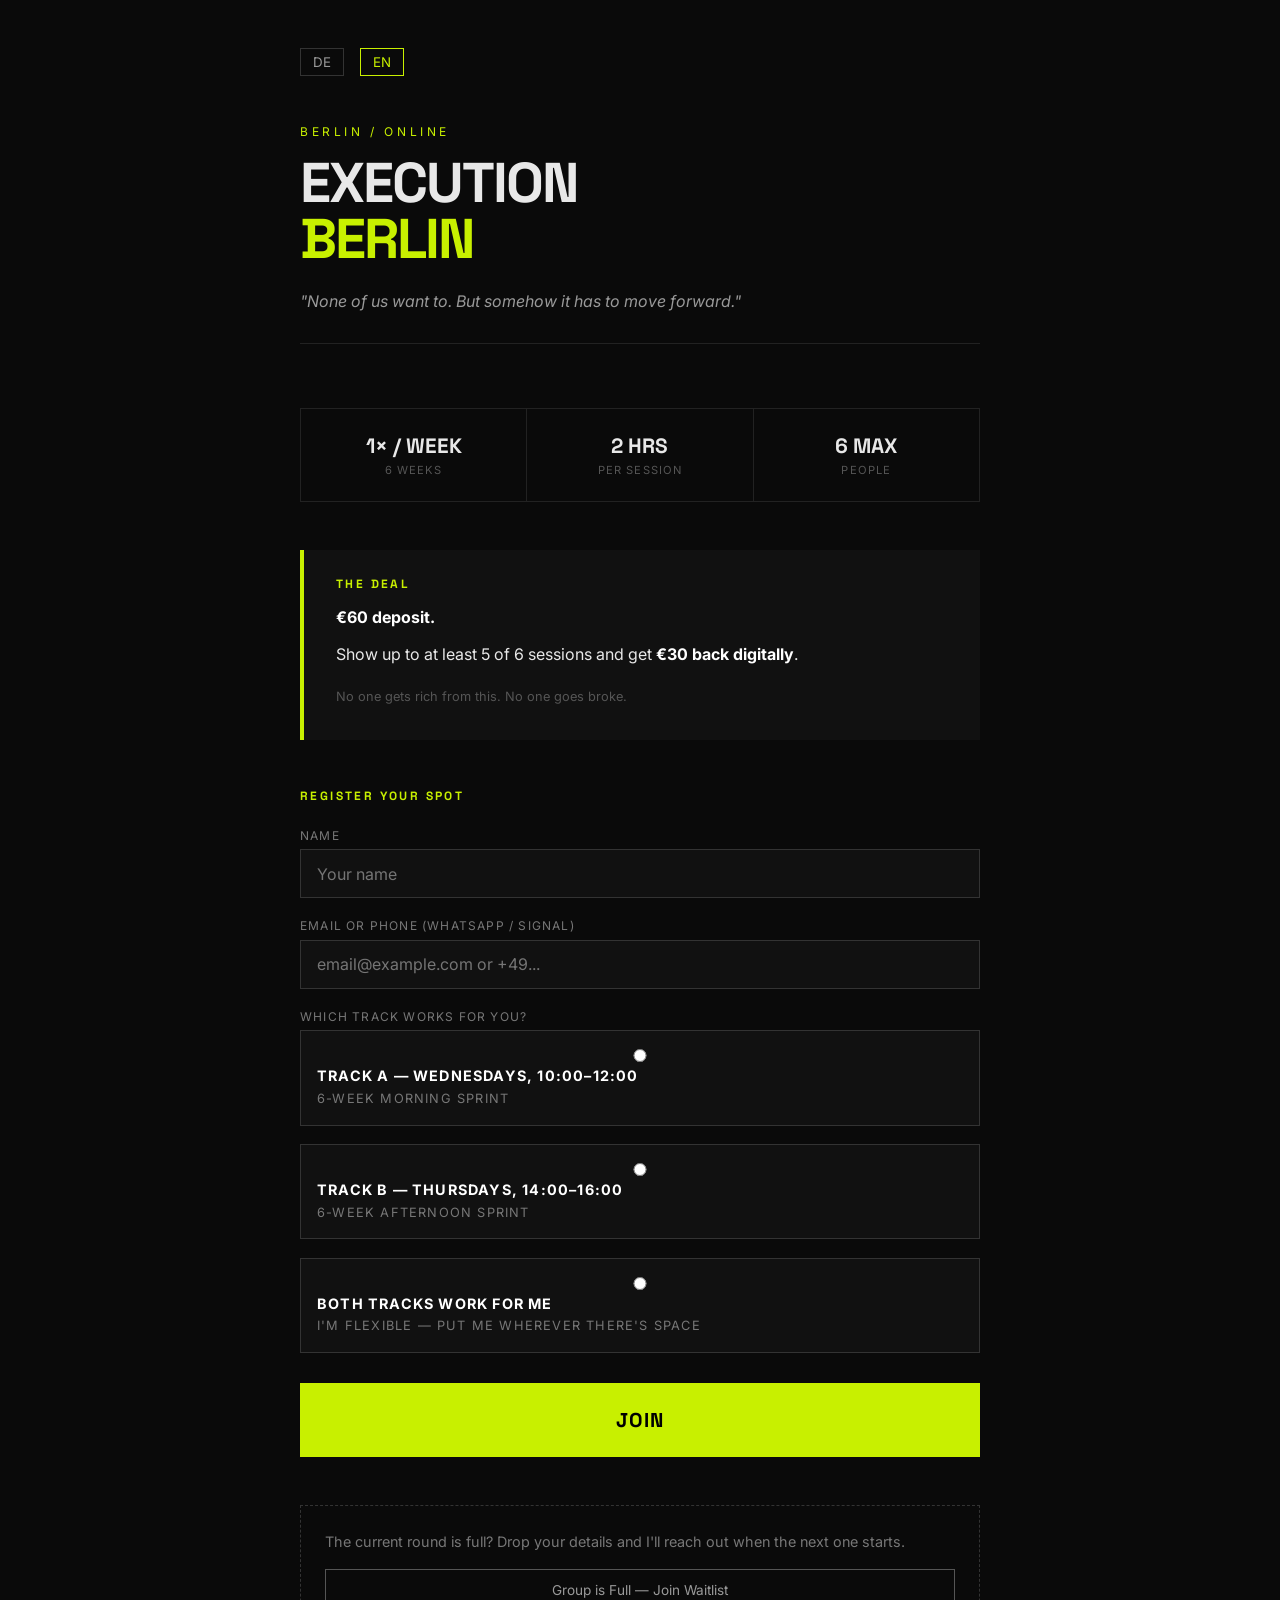
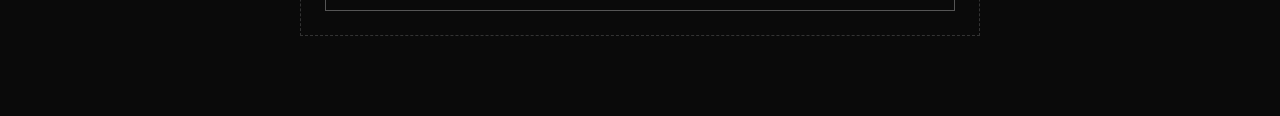
==== index.html @ 14c110a2 "Add bilingual contact form with track selection and waitlist" ====
<!DOCTYPE html>
<html lang="de">

<head>
    <meta charset="UTF-8">
    <meta name="viewport" content="width=device-width, initial-scale=1.0">
    <title>EXECUTION BERLIN | Work Session Collective</title>
    <meta name="description"
        content="6 weeks of focused work. Once a week. €60 in, €30 back if you show up. Berlin / Online.">
    <link rel="stylesheet" href="style.css">
    <link rel="preconnect" href="https://fonts.googleapis.com">
    <link rel="preconnect" href="https://fonts.gstatic.com" crossorigin>
    <link
        href="https://fonts.googleapis.com/css2?family=Space+Grotesk:wght@700;900&family=Inter:wght@400;700&display=swap"
        rel="stylesheet">
    <style>
        .form-section {
            margin-bottom: 3rem;
        }

        .form-section h3 {
            font-family: 'Space Grotesk', sans-serif;
            font-size: 0.75rem;
            letter-spacing: 0.2em;
            text-transform: uppercase;
            color: #c8f000;
            margin-bottom: 1.5rem;
        }

        .form-group {
            margin-bottom: 1.25rem;
        }

        .form-group label {
            display: block;
            font-size: 0.75rem;
            text-transform: uppercase;
            letter-spacing: 0.1em;
            color: #777;
            margin-bottom: 0.4rem;
        }

        .form-group input {
            width: 100%;
            background: #111;
            border: 1px solid #333;
            color: #e8e8e8;
            padding: 0.85rem 1rem;
            font-family: 'Inter', sans-serif;
            font-size: 1rem;
            outline: none;
            transition: border-color 0.2s;
        }

        .form-group input:focus {
            border-color: #c8f000;
        }

        .track-options {
            display: flex;
            flex-direction: column;
            gap: 0.75rem;
        }

        .track-option {
            display: flex;
            align-items: flex-start;
            gap: 0.75rem;
            background: #111;
            border: 1px solid #333;
            padding: 1rem;
            cursor: pointer;
            transition: border-color 0.2s;
        }

        .track-option:hover {
            border-color: #555;
        }

        .track-option input[type="radio"] {
            margin-top: 2px;
            accent-color: #c8f000;
            flex-shrink: 0;
        }

        .track-option.selected {
            border-color: #c8f000;
        }

        .track-label {
            font-size: 0.9rem;
            line-height: 1.5;
        }

        .track-label strong {
            display: block;
            color: #fff;
        }

        .track-label span {
            color: #777;
            font-size: 0.8rem;
        }

        .waitlist-block {
            border: 1px dashed #333;
            padding: 1.5rem;
            margin-bottom: 2rem;
            background: #0a0a0a;
        }

        .waitlist-block p {
            color: #777;
            font-size: 0.9rem;
            line-height: 1.6;
            margin-bottom: 1rem;
        }

        .waitlist-btn {
            background: transparent;
            border: 1px solid #555;
            color: #999;
            padding: 0.75rem 1.5rem;
            font-family: 'Inter', sans-serif;
            font-size: 0.85rem;
            cursor: pointer;
            width: 100%;
            transition: all 0.2s;
        }

        .waitlist-btn:hover {
            border-color: #c8f000;
            color: #c8f000;
        }

        #submit-error {
            display: none;
            color: #ff6b6b;
            font-size: 0.8rem;
            margin-top: 0.5rem;
        }
    </style>
</head>

<body>

    <main>
        <div class="header">
            <div class="lang-toggle">
                <button class="lang-btn active" id="btn-de" onclick="setLang('de')">DE</button>
                <button class="lang-btn" id="btn-en" onclick="setLang('en')">EN</button>
            </div>
            <p class="eyebrow">Berlin / Online</p>
            <h1 class="title">EXECUTION<br><em>BERLIN</em></h1>
            <p class="slogan" id="slogan">"None of us want to. But somehow it has to move forward."</p>
        </div>

        <section class="stats">
            <div class="stat-item">
                <span class="stat-value">1× / WEEK</span>
                <span class="stat-label" id="label-weeks">6 Weeks</span>
            </div>
            <div class="stat-item">
                <span class="stat-value">2 HRS</span>
                <span class="stat-label" id="label-session">Per Session</span>
            </div>
            <div class="stat-item">
                <span class="stat-value">6 MAX</span>
                <span class="stat-label" id="label-people">People</span>
            </div>
        </section>

        <section class="rule-block">
            <p class="rule-title" id="deal-label">THE DEAL</p>
            <div id="deal-text-de" style="display:none;">
                <p><strong>60€ Pfand-Einsatz-Mischung.</strong></p>
                <p>Erscheine zu mindestens 5 von 6 Terminen und du bekommst <strong>30€ digital auf die Kralle</strong>
                    zurück.</p>
                <p class="fine-print">Wird keiner reich von, keiner arm..</p>
            </div>
            <div id="deal-text-en">
                <p><strong>€60 deposit.</strong></p>
                <p>Show up to at least 5 of 6 sessions and get <strong>€30 back digitally</strong>.</p>
                <p class="fine-print">No one gets rich from this. No one goes broke.</p>
            </div>
        </section>

        <!-- REGISTRATION FORM -->
        <section class="form-section">
            <h3 id="form-title">Register Your Spot</h3>
            <form id="reg-form" onsubmit="handleSubmit(event)">
                <div class="form-group">
                    <label for="name" id="label-name">Name</label>
                    <input type="text" id="name" name="name" placeholder="Your name" required>
                </div>
                <div class="form-group">
                    <label for="contact" id="label-contact">Email or Phone (WhatsApp / Signal)</label>
                    <input type="text" id="contact" name="contact" placeholder="email@example.com or +49..." required>
                </div>
                <div class="form-group">
                    <label id="label-track">Which track works for you?</label>
                    <div class="track-options">
                        <label class="track-option" id="track-a-wrap">
                            <input type="radio" name="track" value="A" required>
                            <div class="track-label">
                                <strong id="track-a-title">Track A — Wednesdays, 10:00–12:00</strong>
                                <span id="track-a-sub">6-Week Morning Sprint</span>
                            </div>
                        </label>
                        <label class="track-option" id="track-b-wrap">
                            <input type="radio" name="track" value="B">
                            <div class="track-label">
                                <strong id="track-b-title">Track B — Thursdays, 14:00–16:00</strong>
                                <span id="track-b-sub">6-Week Afternoon Sprint</span>
                            </div>
                        </label>
                        <label class="track-option" id="track-c-wrap">
                            <input type="radio" name="track" value="C">
                            <div class="track-label">
                                <strong id="track-c-title">Both tracks work for me</strong>
                                <span id="track-c-sub">I'm flexible — put me wherever there's space</span>
                            </div>
                        </label>
                    </div>
                </div>
                <p id="submit-error">Please fill in all fields.</p>
                <button type="submit" class="cta" id="cta-btn" style="margin-top:1.5rem;">Join</button>
            </form>
        </section>

        <!-- WAITLIST BLOCK -->
        <section class="waitlist-block">
            <p id="waitlist-text">The current round is full? Drop your details and I'll reach out when the next one
                starts.</p>
            <button class="waitlist-btn" id="waitlist-btn" onclick="handleWaitlist()">Group is Full — Join
                Waitlist</button>
        </section>

    </main>

    <!-- CONFIRMATION MODAL -->
    <div id="modal-overlay">
        <div id="modal-content">
            <button class="close-btn" onclick="closeModal()">✕</button>
            <div id="registration-text"></div>
        </div>
    </div>

    <script>
        let currentLang = 'en';

        // Track selection highlight
        document.querySelectorAll('.track-option input[type="radio"]').forEach(radio => {
            radio.addEventListener('change', () => {
                document.querySelectorAll('.track-option').forEach(el => el.classList.remove('selected'));
                radio.closest('.track-option').classList.add('selected');
            });
        });

        const copy = {
            en: {
                slogan: '"None of us want to. But somehow it has to move forward."',
                labelWeeks: '6 Weeks', labelSession: 'Per Session', labelPeople: 'People',
                dealLabel: 'THE DEAL', ctaBtn: 'Join',
                formTitle: 'Register Your Spot',
                labelName: 'Name', labelContact: 'Email or Phone (WhatsApp / Signal)',
                labelTrack: 'Which track works for you?',
                trackATitle: 'Track A — Wednesdays, 10:00–12:00', trackASub: '6-Week Morning Sprint',
                trackBTitle: 'Track B — Thursdays, 14:00–16:00', trackBSub: '6-Week Afternoon Sprint',
                trackCTitle: 'Both tracks work for me', trackCSub: "I'm flexible — put me wherever there's space",
                waitlistText: "The current round is full? Drop your details and I'll reach out when the next one starts.",
                waitlistBtn: 'Group is Full — Join Waitlist',
                ordinals: ['1st', '2nd', '3rd', '4th', '5th'],
                trackNames: { A: 'Track A (Wed, 10–12)', B: 'Track B (Thu, 14–16)', C: 'Both tracks' },
                msg: (name, track, n) => `
                    <h2>You're in.</h2>
                    <p>Hey <strong>${name}</strong> — you're the <strong>${copy.en.ordinals[n - 1]} participant</strong>.</p>
                    <p>Preference noted: <strong>${copy.en.trackNames[track]}</strong>.</p>
                    <p style="margin-top:1rem">Once the group is full (max 6), I'll contact you with:</p>
                    <ul>
                        <li>Confirmed start date & weekday</li>
                        <li>Payment details (€60 deposit — Wise)</li>
                        <li>Session login / location</li>
                    </ul>
                    <p style="margin-top:1rem">Stay loose.</p>`,
                msgFull: (name, track) => `
                    <h2>Group is full.</h2>
                    <p>Hey <strong>${name}</strong> — you're the <strong>6th and final participant</strong>. We're starting soon.</p>
                    <p>Preference noted: <strong>${copy.en.trackNames[track]}</strong>.</p>
                    <p style="margin-top:1rem">You'll receive shortly:</p>
                    <ul>
                        <li>Confirmed start date & weekday</li>
                        <li>Payment details (€60 deposit — Wise)</li>
                        <li>Session login / location</li>
                    </ul>
                    <p style="margin-top:1rem">I'll message everyone to lock in the start.</p>`,
                waitlistMsg: (name) => `
                    <h2>Waitlisted.</h2>
                    <p>Got it, <strong>${name}</strong>. I'll reach out as soon as a new round is confirmed.</p>`
            },
            de: {
                slogan: '„Wollen wir alle nicht, aber irgendwie muss es ja weitergehen."',
                labelWeeks: '6 Wochen', labelSession: 'Pro Session', labelPeople: 'Personen',
                dealLabel: 'DER DEAL', ctaBtn: 'Teilnehmen',
                formTitle: 'Platz reservieren',
                labelName: 'Name', labelContact: 'Email oder Telefon (WhatsApp / Signal)',
                labelTrack: 'Welcher Track passt?',
                trackATitle: 'Track A — Mittwoch, 10:00–12:00', trackASub: '6-Wochen Morgensprint',
                trackBTitle: 'Track B — Donnerstag, 14:00–16:00', trackBSub: '6-Wochen Nachmittagssprint',
                trackCTitle: 'Beide Tracks gehen', trackCSub: 'Ich bin flexibel – füll mich ein wo Platz ist',
                waitlistText: 'Diese Runde ist voll? Lass deine Kontaktdaten da und ich melde mich wenn die nächste startet.',
                waitlistBtn: 'Gruppe voll — zur Warteliste',
                ordinals: ['erste', 'zweite', 'dritte', 'vierte', 'fünfte'],
                trackNames: { A: 'Track A (Mi, 10–12)', B: 'Track B (Do, 14–16)', C: 'Beide Tracks' },
                msg: (name, track, n) => `
                    <h2>Du bist dabei.</h2>
                    <p>Hey <strong>${name}</strong> — du bist die/der <strong>${copy.de.ordinals[n - 1]} Teilnehmende</strong>.</p>
                    <p>Präferenz notiert: <strong>${copy.de.trackNames[track]}</strong>.</p>
                    <p style="margin-top:1rem">Sobald die Gruppe voll ist (max. 6), melde ich mich mit:</p>
                    <ul>
                        <li>Startermin & Wochentag</li>
                        <li>Bankverbindung (60€ – Wise)</li>
                        <li>Einwahldaten / Adresse</li>
                    </ul>
                    <p style="margin-top:1rem">Bis dann.</p>`,
                msgFull: (name, track) => `
                    <h2>Gruppe ist voll.</h2>
                    <p>Hey <strong>${name}</strong> — du bist die/der <strong>sechste und letzte Teilnehmende</strong>. Wir starten bald.</p>
                    <p>Präferenz notiert: <strong>${copy.de.trackNames[track]}</strong>.</p>
                    <p style="margin-top:1rem">Du bekommst in Kürze:</p>
                    <ul>
                        <li>Startermin & Wochentag</li>
                        <li>Bankverbindung (60€ – Wise)</li>
                        <li>Einwahldaten / Adresse</li>
                    </ul>
                    <p style="margin-top:1rem">Ich melde mich bei allen um den Start zu fixieren.</p>`,
                waitlistMsg: (name) => `
                    <h2>Warteliste.</h2>
                    <p>Alles klar, <strong>${name}</strong>. Ich melde mich sobald eine neue Runde startet.</p>`
            }
        };

        function setLang(lang) {
            currentLang = lang;
            const c = copy[lang];
            document.getElementById('slogan').textContent = c.slogan;
            document.getElementById('label-weeks').textContent = c.labelWeeks;
            document.getElementById('label-session').textContent = c.labelSession;
            document.getElementById('label-people').textContent = c.labelPeople;
            document.getElementById('deal-label').textContent = c.dealLabel;
            document.getElementById('cta-btn').textContent = c.ctaBtn;
            document.getElementById('form-title').textContent = c.formTitle;
            document.getElementById('label-name').textContent = c.labelName;
            document.getElementById('label-contact').textContent = c.labelContact;
            document.getElementById('label-track').textContent = c.labelTrack;
            document.getElementById('track-a-title').textContent = c.trackATitle;
            document.getElementById('track-a-sub').textContent = c.trackASub;
            document.getElementById('track-b-title').textContent = c.trackBTitle;
            document.getElementById('track-b-sub').textContent = c.trackBSub;
            document.getElementById('track-c-title').textContent = c.trackCTitle;
            document.getElementById('track-c-sub').textContent = c.trackCSub;
            document.getElementById('waitlist-text').textContent = c.waitlistText;
            document.getElementById('waitlist-btn').textContent = c.waitlistBtn;
            document.getElementById('deal-text-de').style.display = lang === 'de' ? '' : 'none';
            document.getElementById('deal-text-en').style.display = lang === 'en' ? '' : 'none';
            document.getElementById('btn-de').classList.toggle('active', lang === 'de');
            document.getElementById('btn-en').classList.toggle('active', lang === 'en');
        }

        function handleSubmit(e) {
            e.preventDefault();
            const name = document.getElementById('name').value.trim();
            const contact = document.getElementById('contact').value.trim();
            const track = document.querySelector('input[name="track"]:checked')?.value;
            if (!name || !contact || !track) {
                document.getElementById('submit-error').style.display = 'block';
                return;
            }
            document.getElementById('submit-error').style.display = 'none';

            let count = parseInt(localStorage.getItem('berlin-count') || '0');
            count++;
            if (count > 6) count = 1;
            localStorage.setItem('berlin-count', count);

            const c = copy[currentLang];
            const html = count < 6 ? c.msg(name, track, count) : c.msgFull(name, track);
            document.getElementById('registration-text').innerHTML = html;
            document.getElementById('modal-overlay').style.display = 'flex';

            // Send data via mailto
            const subject = encodeURIComponent(`[Execution Berlin] New Registration — ${name}`);
            const body = encodeURIComponent(`Name: ${name}\nContact: ${contact}\nTrack: ${track}\nParticipant #: ${count}`);
            window.location.href = `mailto:YOUR_EMAIL_HERE?subject=${subject}&body=${body}`;
        }

        function handleWaitlist() {
            const name = prompt(currentLang === 'de' ? 'Dein Name:' : 'Your name:');
            const contact = prompt(currentLang === 'de' ? 'Email oder Telefon:' : 'Email or phone:');
            if (!name) return;

            const c = copy[currentLang];
            document.getElementById('registration-text').innerHTML = c.waitlistMsg(name);
            document.getElementById('modal-overlay').style.display = 'flex';

            const subject = encodeURIComponent(`[Execution Berlin] Waitlist — ${name}`);
            const body = encodeURIComponent(`Name: ${name}\nContact: ${contact || 'not provided'}\nWAITLIST`);
            window.location.href = `mailto:YOUR_EMAIL_HERE?subject=${subject}&body=${body}`;
        }

        function closeModal() {
            document.getElementById('modal-overlay').style.display = 'none';
        }

        // Start in English
        setLang('en');
    </script>

</body>

</html>
---- style.css ----
:root {
    --bg-color: #0a0a0a;
    --text-color: #e8e8e8;
    --accent-color: #c8f000;
    /* Berlin neon green */
    --border-color: #c8f000;
    --sub-color: #555555;
    --font-heading: 'Space Grotesk', sans-serif;
    --font-body: 'Inter', sans-serif;
}

* {
    margin: 0;
    padding: 0;
    box-sizing: border-box;
}

body {
    background-color: var(--bg-color);
    color: var(--text-color);
    font-family: var(--font-body);
    display: flex;
    justify-content: center;
    padding: 3rem 2rem;
    min-height: 100vh;
}

main {
    max-width: 680px;
    width: 100%;
}

.header {
    margin-bottom: 4rem;
    border-bottom: 1px solid #222;
    padding-bottom: 2rem;
}

.eyebrow {
    font-size: 0.75rem;
    letter-spacing: 0.3em;
    text-transform: uppercase;
    color: var(--accent-color);
    margin-bottom: 1rem;
}

.title {
    font-family: var(--font-heading);
    font-size: 3.5rem;
    font-weight: 900;
    line-height: 1;
    letter-spacing: -2px;
    text-transform: uppercase;
}

.title em {
    font-style: normal;
    color: var(--accent-color);
}

.slogan {
    margin-top: 1.5rem;
    font-size: 1rem;
    color: #999;
    font-style: italic;
}

.stats {
    display: grid;
    grid-template-columns: 1fr 1fr 1fr;
    gap: 1px;
    background: #222;
    border: 1px solid #222;
    margin-bottom: 3rem;
}

.stat-item {
    background: var(--bg-color);
    padding: 1.5rem 1rem;
    text-align: center;
}

.stat-value {
    font-family: var(--font-heading);
    font-size: 1.3rem;
    font-weight: 900;
    display: block;
    white-space: nowrap;
}

.stat-label {
    font-size: 0.7rem;
    text-transform: uppercase;
    letter-spacing: 0.1em;
    color: var(--sub-color);
    margin-top: 0.25rem;
    display: block;
}

.rule-block {
    border-left: 4px solid var(--accent-color);
    padding: 1.5rem 2rem;
    background: #111;
    margin-bottom: 3rem;
}

.rule-title {
    font-family: var(--font-heading);
    font-weight: 900;
    text-transform: uppercase;
    font-size: 0.75rem;
    letter-spacing: 0.2em;
    color: var(--accent-color);
    margin-bottom: 1rem;
}

.rule-block p {
    line-height: 1.8;
    margin-bottom: 0.5rem;
}

.rule-block strong {
    color: #fff;
}

.fine-print {
    font-size: 0.8rem;
    color: var(--sub-color);
    margin-top: 1rem;
}

.lang-toggle {
    display: flex;
    gap: 1rem;
    margin-bottom: 3rem;
    font-size: 0.8rem;
}

.lang-btn {
    cursor: pointer;
    background: none;
    border: 1px solid #333;
    color: #999;
    padding: 0.3rem 0.75rem;
    font-family: var(--font-body);
}

.lang-btn.active {
    border-color: var(--accent-color);
    color: var(--accent-color);
}

.cta {
    display: block;
    background-color: var(--accent-color);
    color: #000;
    text-align: center;
    padding: 1.5rem;
    font-family: var(--font-heading);
    font-weight: 900;
    font-size: 1.25rem;
    text-decoration: none;
    text-transform: uppercase;
    letter-spacing: 0.05em;
    transition: all 0.2s ease;
    cursor: pointer;
    border: none;
    width: 100%;
}

.cta:hover {
    background-color: #fff;
}

/* Modal */
#modal-overlay {
    display: none;
    position: fixed;
    top: 0;
    left: 0;
    width: 100%;
    height: 100%;
    background: rgba(0, 0, 0, 0.92);
    z-index: 1000;
    justify-content: center;
    align-items: center;
    padding: 2rem;
}

#modal-content {
    background: #111;
    border: 1px solid var(--accent-color);
    padding: 2.5rem;
    max-width: 580px;
    width: 100%;
    position: relative;
}

.close-btn {
    position: absolute;
    top: 1rem;
    right: 1.5rem;
    cursor: pointer;
    font-weight: 900;
    font-size: 1.5rem;
    color: var(--accent-color);
    background: none;
    border: none;
}

#registration-text h2 {
    font-family: var(--font-heading);
    font-size: 1.5rem;
    font-weight: 900;
    text-transform: uppercase;
    color: var(--accent-color);
    margin-bottom: 1.5rem;
}

#registration-text p {
    line-height: 1.8;
    margin-bottom: 0.75rem;
    color: #ccc;
}

#registration-text strong {
    color: #fff;
}

#registration-text ul {
    margin: 0.75rem 0;
    padding-left: 1.5rem;
    color: #ccc;
}

#registration-text li {
    margin-bottom: 0.5rem;
}

@media (max-width: 500px) {
    .title {
        font-size: 2.5rem;
    }

    .stats {
        grid-template-columns: 1fr 1fr;
    }
}
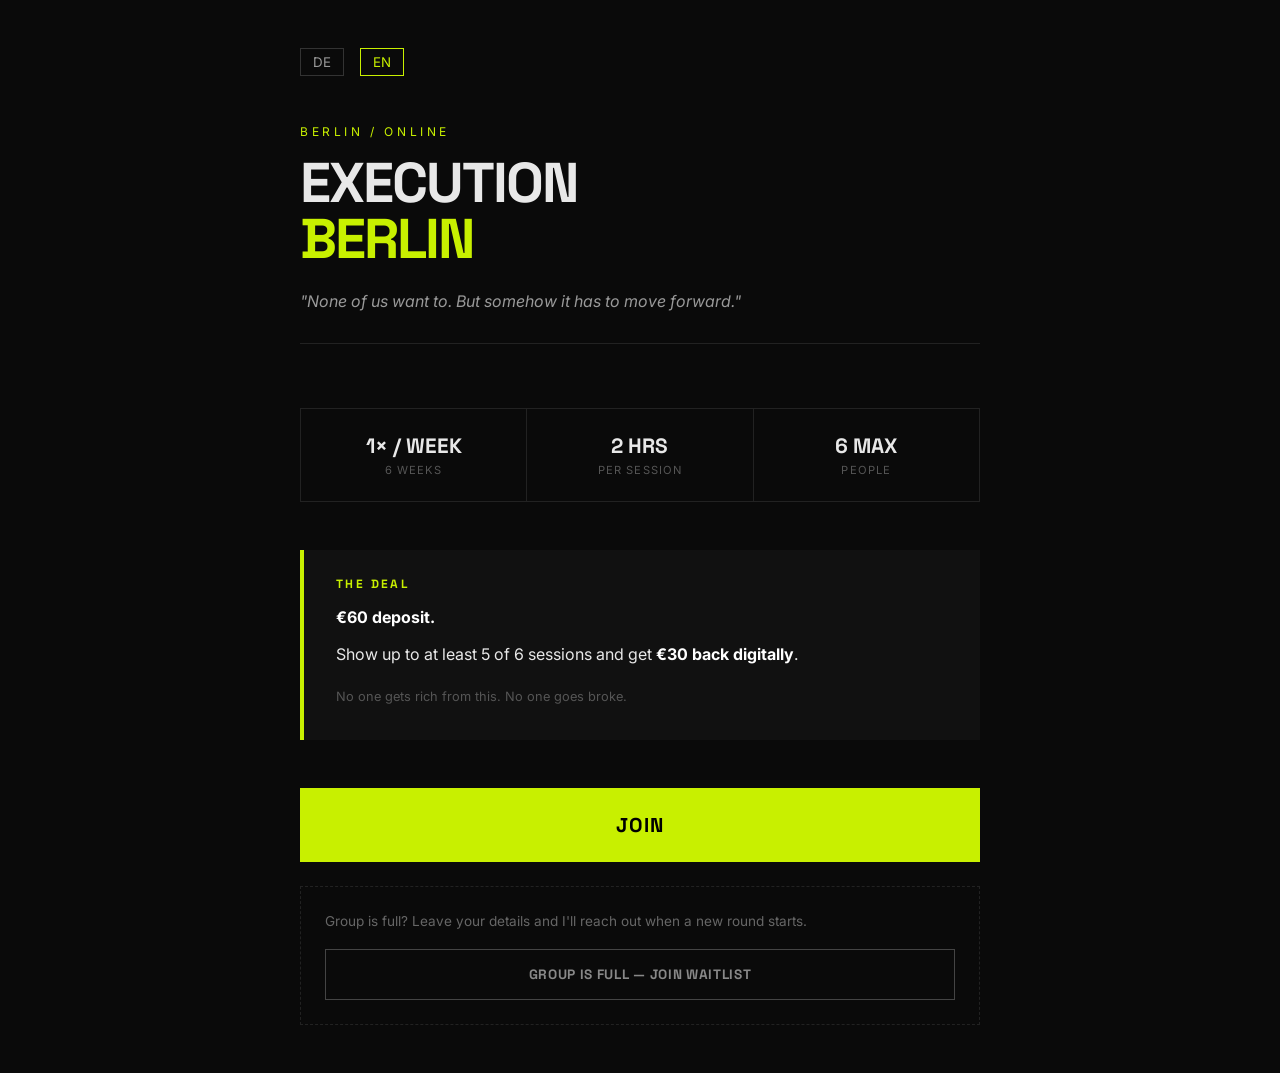
==== commit f6bdfc9d: "Fix: correct step-by-step flow button to modal" ====
--- a/index.html
+++ b/index.html
@@ -1,147 +1,106 @@
 <!DOCTYPE html>
 <html lang="de">
-
 <head>
     <meta charset="UTF-8">
     <meta name="viewport" content="width=device-width, initial-scale=1.0">
     <title>EXECUTION BERLIN | Work Session Collective</title>
-    <meta name="description"
-        content="6 weeks of focused work. Once a week. €60 in, €30 back if you show up. Berlin / Online.">
+    <meta name="description" content="6 weeks of focused work. Once a week. €60 in, €30 back if you show up. Berlin / Online.">
     <link rel="stylesheet" href="style.css">
     <link rel="preconnect" href="https://fonts.googleapis.com">
     <link rel="preconnect" href="https://fonts.gstatic.com" crossorigin>
-    <link
-        href="https://fonts.googleapis.com/css2?family=Space+Grotesk:wght@700;900&family=Inter:wght@400;700&display=swap"
-        rel="stylesheet">
+    <link href="https://fonts.googleapis.com/css2?family=Space+Grotesk:wght@700;900&family=Inter:wght@400;700&display=swap" rel="stylesheet">
     <style>
-        .form-section {
-            margin-bottom: 3rem;
-        }
-
-        .form-section h3 {
+        /* --- MODAL --- */
+        #modal-overlay {
+            display: none;
+            position: fixed;
+            top: 0; left: 0; width: 100%; height: 100%;
+            background: rgba(0,0,0,0.93);
+            z-index: 1000;
+            justify-content: center;
+            align-items: flex-start;
+            padding: 2rem;
+            overflow-y: auto;
+        }
+        #modal-content {
+            background: #111;
+            border: 1px solid #c8f000;
+            padding: 2.5rem;
+            max-width: 580px;
+            width: 100%;
+            margin-top: 2rem;
+            position: relative;
+            font-family: 'Inter', sans-serif;
+        }
+        .close-btn {
+            position: absolute; top: 1rem; right: 1.5rem;
+            cursor: pointer; font-weight: 900; font-size: 1.5rem;
+            color: #c8f000; background: none; border: none;
+        }
+        /* --- FORM --- */
+        .modal-title {
             font-family: 'Space Grotesk', sans-serif;
             font-size: 0.75rem;
             letter-spacing: 0.2em;
             text-transform: uppercase;
             color: #c8f000;
-            margin-bottom: 1.5rem;
-        }
-
-        .form-group {
-            margin-bottom: 1.25rem;
-        }
-
+            margin-bottom: 2rem;
+        }
+        .step { display: none; }
+        .step.active { display: block; }
+
+        .track-options { display: flex; flex-direction: column; gap: 0.75rem; margin-bottom: 2rem; }
+        .track-option {
+            display: flex; align-items: flex-start; gap: 0.75rem;
+            background: #0a0a0a; border: 1px solid #333;
+            padding: 1rem; cursor: pointer; transition: border-color 0.2s;
+        }
+        .track-option:hover { border-color: #555; }
+        .track-option.selected { border-color: #c8f000; }
+        .track-option input[type="radio"] { margin-top: 2px; accent-color: #c8f000; flex-shrink: 0; }
+        .track-label strong { display: block; color: #fff; font-size: 0.95rem; }
+        .track-label span { color: #777; font-size: 0.8rem; }
+
+        .form-group { margin-bottom: 1.25rem; }
         .form-group label {
-            display: block;
-            font-size: 0.75rem;
-            text-transform: uppercase;
-            letter-spacing: 0.1em;
-            color: #777;
-            margin-bottom: 0.4rem;
-        }
-
+            display: block; font-size: 0.75rem; text-transform: uppercase;
+            letter-spacing: 0.1em; color: #777; margin-bottom: 0.4rem;
+        }
         .form-group input {
-            width: 100%;
-            background: #111;
-            border: 1px solid #333;
-            color: #e8e8e8;
-            padding: 0.85rem 1rem;
-            font-family: 'Inter', sans-serif;
-            font-size: 1rem;
-            outline: none;
+            width: 100%; background: #0a0a0a; border: 1px solid #333;
+            color: #e8e8e8; padding: 0.85rem 1rem;
+            font-family: 'Inter', sans-serif; font-size: 1rem; outline: none;
             transition: border-color 0.2s;
         }
-
-        .form-group input:focus {
-            border-color: #c8f000;
-        }
-
-        .track-options {
-            display: flex;
-            flex-direction: column;
-            gap: 0.75rem;
-        }
-
-        .track-option {
-            display: flex;
-            align-items: flex-start;
-            gap: 0.75rem;
-            background: #111;
-            border: 1px solid #333;
-            padding: 1rem;
-            cursor: pointer;
-            transition: border-color 0.2s;
-        }
-
-        .track-option:hover {
-            border-color: #555;
-        }
-
-        .track-option input[type="radio"] {
-            margin-top: 2px;
-            accent-color: #c8f000;
-            flex-shrink: 0;
-        }
-
-        .track-option.selected {
-            border-color: #c8f000;
-        }
-
-        .track-label {
-            font-size: 0.9rem;
-            line-height: 1.5;
-        }
-
-        .track-label strong {
-            display: block;
-            color: #fff;
-        }
-
-        .track-label span {
-            color: #777;
-            font-size: 0.8rem;
-        }
-
-        .waitlist-block {
-            border: 1px dashed #333;
-            padding: 1.5rem;
-            margin-bottom: 2rem;
-            background: #0a0a0a;
-        }
-
-        .waitlist-block p {
-            color: #777;
-            font-size: 0.9rem;
-            line-height: 1.6;
-            margin-bottom: 1rem;
-        }
-
-        .waitlist-btn {
-            background: transparent;
-            border: 1px solid #555;
-            color: #999;
-            padding: 0.75rem 1.5rem;
-            font-family: 'Inter', sans-serif;
-            font-size: 0.85rem;
-            cursor: pointer;
-            width: 100%;
-            transition: all 0.2s;
-        }
-
-        .waitlist-btn:hover {
-            border-color: #c8f000;
-            color: #c8f000;
-        }
-
-        #submit-error {
-            display: none;
-            color: #ff6b6b;
-            font-size: 0.8rem;
-            margin-top: 0.5rem;
-        }
+        .form-group input:focus { border-color: #c8f000; }
+
+        .modal-btn {
+            display: block; width: 100%; background: #c8f000; color: #000;
+            border: none; padding: 1.2rem; font-family: 'Space Grotesk', sans-serif;
+            font-weight: 900; font-size: 1.1rem; text-transform: uppercase;
+            cursor: pointer; transition: background 0.2s; margin-top: 1.5rem;
+        }
+        .modal-btn:hover { background: #fff; }
+        .modal-btn.secondary {
+            background: transparent; color: #c8f000; border: 1px solid #c8f000;
+            margin-top: 0.75rem; font-size: 0.85rem;
+        }
+        .modal-btn.secondary:hover { background: #c8f000; color: #000; }
+
+        .error-msg { color: #ff6b6b; font-size: 0.8rem; margin-top: 0.5rem; display: none; }
+
+        /* Confirmation */
+        #confirmation h2 {
+            font-family: 'Space Grotesk', sans-serif;
+            font-size: 1.5rem; font-weight: 900; text-transform: uppercase;
+            color: #c8f000; margin-bottom: 1.5rem;
+        }
+        #confirmation p { line-height: 1.8; margin-bottom: 0.75rem; color: #ccc; }
+        #confirmation strong { color: #fff; }
+        #confirmation ul { margin: 0.75rem 0; padding-left: 1.5rem; color: #ccc; }
+        #confirmation li { margin-bottom: 0.5rem; }
     </style>
 </head>
-
 <body>
 
     <main>
@@ -174,8 +133,7 @@
             <p class="rule-title" id="deal-label">THE DEAL</p>
             <div id="deal-text-de" style="display:none;">
                 <p><strong>60€ Pfand-Einsatz-Mischung.</strong></p>
-                <p>Erscheine zu mindestens 5 von 6 Terminen und du bekommst <strong>30€ digital auf die Kralle</strong>
-                    zurück.</p>
+                <p>Erscheine zu mindestens 5 von 6 Terminen und du bekommst <strong>30€ digital auf die Kralle</strong> zurück.</p>
                 <p class="fine-print">Wird keiner reich von, keiner arm..</p>
             </div>
             <div id="deal-text-en">
@@ -185,75 +143,104 @@
             </div>
         </section>
 
-        <!-- REGISTRATION FORM -->
-        <section class="form-section">
-            <h3 id="form-title">Register Your Spot</h3>
-            <form id="reg-form" onsubmit="handleSubmit(event)">
+        <button class="cta" id="cta-btn" onclick="openForm()">Join</button>
+
+        <div class="waitlist-block" style="margin-top:1.5rem; border:1px dashed #222; padding:1.5rem; background:#0a0a0a;">
+            <p id="waitlist-text" style="color:#666; font-size:0.85rem; line-height:1.6; margin-bottom:1rem;">
+                Group is full? Leave your details and I'll reach out when a new round starts.
+            </p>
+            <button class="cta" id="waitlist-btn" onclick="openWaitlist()" style="background:transparent; border:1px solid #444; color:#888; font-size:0.85rem; padding:1rem;">
+                Group is Full — Join Waitlist
+            </button>
+        </div>
+    </main>
+
+    <!-- MODAL -->
+    <div id="modal-overlay">
+        <div id="modal-content">
+            <button class="close-btn" onclick="closeModal()">✕</button>
+
+            <!-- STEP 1: Track Selection -->
+            <div class="step active" id="step-track">
+                <p class="modal-title" id="step1-label">Which track works for you?</p>
+                <div class="track-options">
+                    <label class="track-option" id="opt-a">
+                        <input type="radio" name="track" value="A">
+                        <div class="track-label">
+                            <strong id="track-a-title">Track A — Wednesdays, 10:00–12:00</strong>
+                            <span id="track-a-sub">6-Week Morning Sprint</span>
+                        </div>
+                    </label>
+                    <label class="track-option" id="opt-b">
+                        <input type="radio" name="track" value="B">
+                        <div class="track-label">
+                            <strong id="track-b-title">Track B — Thursdays, 14:00–16:00</strong>
+                            <span id="track-b-sub">6-Week Afternoon Sprint</span>
+                        </div>
+                    </label>
+                    <label class="track-option" id="opt-c">
+                        <input type="radio" name="track" value="C">
+                        <div class="track-label">
+                            <strong id="track-c-title">Both tracks work for me</strong>
+                            <span id="track-c-sub">I'm flexible</span>
+                        </div>
+                    </label>
+                </div>
+                <p class="error-msg" id="track-error">Please select a track.</p>
+                <button class="modal-btn" onclick="goToStep2()" id="next-btn">Continue →</button>
+            </div>
+
+            <!-- STEP 2: Contact Details -->
+            <div class="step" id="step-contact">
+                <p class="modal-title" id="step2-label">Your contact details</p>
                 <div class="form-group">
                     <label for="name" id="label-name">Name</label>
-                    <input type="text" id="name" name="name" placeholder="Your name" required>
+                    <input type="text" id="name" placeholder="Your name" required>
                 </div>
                 <div class="form-group">
                     <label for="contact" id="label-contact">Email or Phone (WhatsApp / Signal)</label>
-                    <input type="text" id="contact" name="contact" placeholder="email@example.com or +49..." required>
+                    <input type="text" id="contact" placeholder="email@example.com or +49..." required>
                 </div>
-                <div class="form-group">
-                    <label id="label-track">Which track works for you?</label>
-                    <div class="track-options">
-                        <label class="track-option" id="track-a-wrap">
-                            <input type="radio" name="track" value="A" required>
-                            <div class="track-label">
-                                <strong id="track-a-title">Track A — Wednesdays, 10:00–12:00</strong>
-                                <span id="track-a-sub">6-Week Morning Sprint</span>
-                            </div>
-                        </label>
-                        <label class="track-option" id="track-b-wrap">
-                            <input type="radio" name="track" value="B">
-                            <div class="track-label">
-                                <strong id="track-b-title">Track B — Thursdays, 14:00–16:00</strong>
-                                <span id="track-b-sub">6-Week Afternoon Sprint</span>
-                            </div>
-                        </label>
-                        <label class="track-option" id="track-c-wrap">
-                            <input type="radio" name="track" value="C">
-                            <div class="track-label">
-                                <strong id="track-c-title">Both tracks work for me</strong>
-                                <span id="track-c-sub">I'm flexible — put me wherever there's space</span>
-                            </div>
-                        </label>
-                    </div>
-                </div>
-                <p id="submit-error">Please fill in all fields.</p>
-                <button type="submit" class="cta" id="cta-btn" style="margin-top:1.5rem;">Join</button>
-            </form>
-        </section>
-
-        <!-- WAITLIST BLOCK -->
-        <section class="waitlist-block">
-            <p id="waitlist-text">The current round is full? Drop your details and I'll reach out when the next one
-                starts.</p>
-            <button class="waitlist-btn" id="waitlist-btn" onclick="handleWaitlist()">Group is Full — Join
-                Waitlist</button>
-        </section>
-
-    </main>
-
-    <!-- CONFIRMATION MODAL -->
-    <div id="modal-overlay">
-        <div id="modal-content">
-            <button class="close-btn" onclick="closeModal()">✕</button>
-            <div id="registration-text"></div>
+                <p class="error-msg" id="contact-error">Please fill in all fields.</p>
+                <button class="modal-btn" onclick="submitForm()" id="submit-btn">Send</button>
+                <button class="modal-btn secondary" onclick="goToStep1()">← Back</button>
+            </div>
+
+            <!-- CONFIRMATION -->
+            <div class="step" id="step-confirm">
+                <div id="confirmation"></div>
+                <button class="modal-btn" onclick="closeModal()" style="margin-top:2rem;" id="done-btn">Done</button>
+            </div>
         </div>
     </div>
 
+    <!-- WAITLIST MODAL -->
+    <div id="waitlist-overlay" style="display:none; position:fixed; top:0; left:0; width:100%; height:100%; background:rgba(0,0,0,0.93); z-index:1000; justify-content:center; align-items:center; padding:2rem;">
+        <div style="background:#111; border:1px solid #444; padding:2.5rem; max-width:480px; width:100%; position:relative; font-family:Inter,sans-serif;">
+            <button onclick="closeWaitlist()" style="position:absolute;top:1rem;right:1.5rem;background:none;border:none;color:#c8f000;font-size:1.5rem;cursor:pointer;font-weight:900;">✕</button>
+            <p class="modal-title" id="waitlist-modal-label">Leave your details</p>
+            <div class="form-group">
+                <label for="w-name" id="wlabel-name">Name</label>
+                <input type="text" id="w-name" placeholder="Your name">
+            </div>
+            <div class="form-group">
+                <label for="w-contact" id="wlabel-contact">Email or Phone</label>
+                <input type="text" id="w-contact" placeholder="email@example.com or +49...">
+            </div>
+            <button class="modal-btn" onclick="submitWaitlist()">I'm interested</button>
+        </div>
+    </div>
+
     <script>
         let currentLang = 'en';
+        let selectedTrack = null;
 
         // Track selection highlight
         document.querySelectorAll('.track-option input[type="radio"]').forEach(radio => {
             radio.addEventListener('change', () => {
                 document.querySelectorAll('.track-option').forEach(el => el.classList.remove('selected'));
                 radio.closest('.track-option').classList.add('selected');
+                selectedTrack = radio.value;
             });
         });
 
@@ -262,81 +249,79 @@
                 slogan: '"None of us want to. But somehow it has to move forward."',
                 labelWeeks: '6 Weeks', labelSession: 'Per Session', labelPeople: 'People',
                 dealLabel: 'THE DEAL', ctaBtn: 'Join',
-                formTitle: 'Register Your Spot',
-                labelName: 'Name', labelContact: 'Email or Phone (WhatsApp / Signal)',
-                labelTrack: 'Which track works for you?',
+                waitlistText: "Group is full? Leave your details and I'll reach out when a new round starts.",
+                waitlistBtn: 'Group is Full — Join Waitlist',
+                step1Label: 'Which track works for you?',
+                step2Label: 'Your contact details',
                 trackATitle: 'Track A — Wednesdays, 10:00–12:00', trackASub: '6-Week Morning Sprint',
                 trackBTitle: 'Track B — Thursdays, 14:00–16:00', trackBSub: '6-Week Afternoon Sprint',
-                trackCTitle: 'Both tracks work for me', trackCSub: "I'm flexible — put me wherever there's space",
-                waitlistText: "The current round is full? Drop your details and I'll reach out when the next one starts.",
-                waitlistBtn: 'Group is Full — Join Waitlist',
+                trackCTitle: 'Both tracks work for me', trackCSub: "I'm flexible",
+                labelName: 'Name', labelContact: 'Email or Phone (WhatsApp / Signal)',
+                nextBtn: 'Continue →', submitBtn: 'Send', doneBtn: 'Done',
+                waitlistModalLabel: 'Leave your details',
+                wlabelName: 'Name', wlabelContact: 'Email or Phone',
+                trackNames: { A: 'Track A (Wed 10–12)', B: 'Track B (Thu 14–16)', C: 'Both tracks' },
                 ordinals: ['1st', '2nd', '3rd', '4th', '5th'],
-                trackNames: { A: 'Track A (Wed, 10–12)', B: 'Track B (Thu, 14–16)', C: 'Both tracks' },
                 msg: (name, track, n) => `
                     <h2>You're in.</h2>
-                    <p>Hey <strong>${name}</strong> — you're the <strong>${copy.en.ordinals[n - 1]} participant</strong>.</p>
-                    <p>Preference noted: <strong>${copy.en.trackNames[track]}</strong>.</p>
-                    <p style="margin-top:1rem">Once the group is full (max 6), I'll contact you with:</p>
+                    <p>Hey <strong>${name}</strong> — you're the <strong>${copy.en.ordinals[n-1]} participant</strong>.</p>
+                    <p>Track preference: <strong>${copy.en.trackNames[track]}</strong>.</p>
+                    <p style="margin-top:1rem">Once the group is full (max 6), I'll reach out with:</p>
                     <ul>
                         <li>Confirmed start date & weekday</li>
                         <li>Payment details (€60 deposit — Wise)</li>
                         <li>Session login / location</li>
-                    </ul>
-                    <p style="margin-top:1rem">Stay loose.</p>`,
+                    </ul>`,
                 msgFull: (name, track) => `
                     <h2>Group is full.</h2>
                     <p>Hey <strong>${name}</strong> — you're the <strong>6th and final participant</strong>. We're starting soon.</p>
-                    <p>Preference noted: <strong>${copy.en.trackNames[track]}</strong>.</p>
+                    <p>Track preference: <strong>${copy.en.trackNames[track]}</strong>.</p>
                     <p style="margin-top:1rem">You'll receive shortly:</p>
                     <ul>
                         <li>Confirmed start date & weekday</li>
                         <li>Payment details (€60 deposit — Wise)</li>
                         <li>Session login / location</li>
-                    </ul>
-                    <p style="margin-top:1rem">I'll message everyone to lock in the start.</p>`,
-                waitlistMsg: (name) => `
-                    <h2>Waitlisted.</h2>
-                    <p>Got it, <strong>${name}</strong>. I'll reach out as soon as a new round is confirmed.</p>`
+                    </ul>`,
+                waitlistConfirm: (name) => `<h2>Noted.</h2><p>Got it, <strong>${name}</strong>. I'll reach out when the next round opens.</p>`
             },
             de: {
                 slogan: '„Wollen wir alle nicht, aber irgendwie muss es ja weitergehen."',
                 labelWeeks: '6 Wochen', labelSession: 'Pro Session', labelPeople: 'Personen',
                 dealLabel: 'DER DEAL', ctaBtn: 'Teilnehmen',
-                formTitle: 'Platz reservieren',
-                labelName: 'Name', labelContact: 'Email oder Telefon (WhatsApp / Signal)',
-                labelTrack: 'Welcher Track passt?',
+                waitlistText: 'Gruppe voll? Lass deine Kontaktdaten da und ich melde mich wenn die nächste Runde startet.',
+                waitlistBtn: 'Gruppe voll — Warteliste',
+                step1Label: 'Welcher Termin passt dir?',
+                step2Label: 'Deine Kontaktdaten',
                 trackATitle: 'Track A — Mittwoch, 10:00–12:00', trackASub: '6-Wochen Morgensprint',
                 trackBTitle: 'Track B — Donnerstag, 14:00–16:00', trackBSub: '6-Wochen Nachmittagssprint',
-                trackCTitle: 'Beide Tracks gehen', trackCSub: 'Ich bin flexibel – füll mich ein wo Platz ist',
-                waitlistText: 'Diese Runde ist voll? Lass deine Kontaktdaten da und ich melde mich wenn die nächste startet.',
-                waitlistBtn: 'Gruppe voll — zur Warteliste',
+                trackCTitle: 'Beide Tage passen mir', trackCSub: 'Ich bin flexibel',
+                labelName: 'Name', labelContact: 'Email oder Telefon (WhatsApp / Signal)',
+                nextBtn: 'Weiter →', submitBtn: 'Absenden', doneBtn: 'Fertig',
+                waitlistModalLabel: 'Kontaktdaten dalassen',
+                wlabelName: 'Name', wlabelContact: 'Email oder Telefon',
+                trackNames: { A: 'Track A (Mi 10–12)', B: 'Track B (Do 14–16)', C: 'Beide Tracks' },
                 ordinals: ['erste', 'zweite', 'dritte', 'vierte', 'fünfte'],
-                trackNames: { A: 'Track A (Mi, 10–12)', B: 'Track B (Do, 14–16)', C: 'Beide Tracks' },
                 msg: (name, track, n) => `
                     <h2>Du bist dabei.</h2>
-                    <p>Hey <strong>${name}</strong> — du bist die/der <strong>${copy.de.ordinals[n - 1]} Teilnehmende</strong>.</p>
-                    <p>Präferenz notiert: <strong>${copy.de.trackNames[track]}</strong>.</p>
+                    <p>Hey <strong>${name}</strong> — du bist die/der <strong>${copy.de.ordinals[n-1]} Teilnehmende</strong>.</p>
+                    <p>Terminwunsch: <strong>${copy.de.trackNames[track]}</strong>.</p>
                     <p style="margin-top:1rem">Sobald die Gruppe voll ist (max. 6), melde ich mich mit:</p>
                     <ul>
                         <li>Startermin & Wochentag</li>
                         <li>Bankverbindung (60€ – Wise)</li>
                         <li>Einwahldaten / Adresse</li>
-                    </ul>
-                    <p style="margin-top:1rem">Bis dann.</p>`,
+                    </ul>`,
                 msgFull: (name, track) => `
-                    <h2>Gruppe ist voll.</h2>
+                    <h2>Gruppe voll.</h2>
                     <p>Hey <strong>${name}</strong> — du bist die/der <strong>sechste und letzte Teilnehmende</strong>. Wir starten bald.</p>
-                    <p>Präferenz notiert: <strong>${copy.de.trackNames[track]}</strong>.</p>
+                    <p>Terminwunsch: <strong>${copy.de.trackNames[track]}</strong>.</p>
                     <p style="margin-top:1rem">Du bekommst in Kürze:</p>
                     <ul>
                         <li>Startermin & Wochentag</li>
                         <li>Bankverbindung (60€ – Wise)</li>
                         <li>Einwahldaten / Adresse</li>
-                    </ul>
-                    <p style="margin-top:1rem">Ich melde mich bei allen um den Start zu fixieren.</p>`,
-                waitlistMsg: (name) => `
-                    <h2>Warteliste.</h2>
-                    <p>Alles klar, <strong>${name}</strong>. Ich melde mich sobald eine neue Runde startet.</p>`
+                    </ul>`,
+                waitlistConfirm: (name) => `<h2>Notiert.</h2><p>Alles klar, <strong>${name}</strong>. Ich melde mich wenn eine neue Runde startet.</p>`
             }
         };
 
@@ -349,73 +334,93 @@
             document.getElementById('label-people').textContent = c.labelPeople;
             document.getElementById('deal-label').textContent = c.dealLabel;
             document.getElementById('cta-btn').textContent = c.ctaBtn;
-            document.getElementById('form-title').textContent = c.formTitle;
-            document.getElementById('label-name').textContent = c.labelName;
-            document.getElementById('label-contact').textContent = c.labelContact;
-            document.getElementById('label-track').textContent = c.labelTrack;
+            document.getElementById('waitlist-text').textContent = c.waitlistText;
+            document.getElementById('waitlist-btn').textContent = c.waitlistBtn;
+            document.getElementById('step1-label').textContent = c.step1Label;
+            document.getElementById('step2-label').textContent = c.step2Label;
             document.getElementById('track-a-title').textContent = c.trackATitle;
             document.getElementById('track-a-sub').textContent = c.trackASub;
             document.getElementById('track-b-title').textContent = c.trackBTitle;
             document.getElementById('track-b-sub').textContent = c.trackBSub;
             document.getElementById('track-c-title').textContent = c.trackCTitle;
             document.getElementById('track-c-sub').textContent = c.trackCSub;
-            document.getElementById('waitlist-text').textContent = c.waitlistText;
-            document.getElementById('waitlist-btn').textContent = c.waitlistBtn;
+            document.getElementById('label-name').textContent = c.labelName;
+            document.getElementById('label-contact').textContent = c.labelContact;
+            document.getElementById('next-btn').textContent = c.nextBtn;
+            document.getElementById('submit-btn').textContent = c.submitBtn;
+            document.getElementById('done-btn').textContent = c.doneBtn;
+            document.getElementById('waitlist-modal-label').textContent = c.waitlistModalLabel;
+            document.getElementById('wlabel-name').textContent = c.wlabelName;
+            document.getElementById('wlabel-contact').textContent = c.wlabelContact;
             document.getElementById('deal-text-de').style.display = lang === 'de' ? '' : 'none';
             document.getElementById('deal-text-en').style.display = lang === 'en' ? '' : 'none';
             document.getElementById('btn-de').classList.toggle('active', lang === 'de');
             document.getElementById('btn-en').classList.toggle('active', lang === 'en');
         }
 
-        function handleSubmit(e) {
-            e.preventDefault();
+        function showStep(id) {
+            document.querySelectorAll('.step').forEach(s => s.classList.remove('active'));
+            document.getElementById(id).classList.add('active');
+        }
+
+        function openForm() {
+            document.getElementById('modal-overlay').style.display = 'flex';
+            showStep('step-track');
+        }
+
+        function closeModal() {
+            document.getElementById('modal-overlay').style.display = 'none';
+        }
+
+        function goToStep1() { showStep('step-track'); }
+
+        function goToStep2() {
+            if (!selectedTrack) {
+                document.getElementById('track-error').style.display = 'block';
+                return;
+            }
+            document.getElementById('track-error').style.display = 'none';
+            showStep('step-contact');
+        }
+
+        function submitForm() {
             const name = document.getElementById('name').value.trim();
             const contact = document.getElementById('contact').value.trim();
-            const track = document.querySelector('input[name="track"]:checked')?.value;
-            if (!name || !contact || !track) {
-                document.getElementById('submit-error').style.display = 'block';
+            if (!name || !contact) {
+                document.getElementById('contact-error').style.display = 'block';
                 return;
             }
-            document.getElementById('submit-error').style.display = 'none';
+            document.getElementById('contact-error').style.display = 'none';
 
             let count = parseInt(localStorage.getItem('berlin-count') || '0');
-            count++;
-            if (count > 6) count = 1;
+            count++; if (count > 6) count = 1;
             localStorage.setItem('berlin-count', count);
 
             const c = copy[currentLang];
-            const html = count < 6 ? c.msg(name, track, count) : c.msgFull(name, track);
-            document.getElementById('registration-text').innerHTML = html;
-            document.getElementById('modal-overlay').style.display = 'flex';
-
-            // Send data via mailto
-            const subject = encodeURIComponent(`[Execution Berlin] New Registration — ${name}`);
-            const body = encodeURIComponent(`Name: ${name}\nContact: ${contact}\nTrack: ${track}\nParticipant #: ${count}`);
-            window.location.href = `mailto:YOUR_EMAIL_HERE?subject=${subject}&body=${body}`;
-        }
-
-        function handleWaitlist() {
-            const name = prompt(currentLang === 'de' ? 'Dein Name:' : 'Your name:');
-            const contact = prompt(currentLang === 'de' ? 'Email oder Telefon:' : 'Email or phone:');
+            document.getElementById('confirmation').innerHTML = count < 6 ? c.msg(name, selectedTrack, count) : c.msgFull(name, selectedTrack);
+            showStep('step-confirm');
+
+            const subject = encodeURIComponent(`[Execution Berlin] ${name} — Track ${selectedTrack}`);
+            const body = encodeURIComponent(`Name: ${name}\nContact: ${contact}\nTrack: ${selectedTrack}\nParticipant #: ${count}`);
+            window.location.href = `mailto:benjamin.t.karcher@gmail.com?subject=${subject}&body=${body}`;
+        }
+
+        function openWaitlist() { document.getElementById('waitlist-overlay').style.display = 'flex'; }
+        function closeWaitlist() { document.getElementById('waitlist-overlay').style.display = 'none'; }
+
+        function submitWaitlist() {
+            const name = document.getElementById('w-name').value.trim();
+            const contact = document.getElementById('w-contact').value.trim();
             if (!name) return;
-
-            const c = copy[currentLang];
-            document.getElementById('registration-text').innerHTML = c.waitlistMsg(name);
-            document.getElementById('modal-overlay').style.display = 'flex';
-
+            closeWaitlist();
             const subject = encodeURIComponent(`[Execution Berlin] Waitlist — ${name}`);
-            const body = encodeURIComponent(`Name: ${name}\nContact: ${contact || 'not provided'}\nWAITLIST`);
-            window.location.href = `mailto:YOUR_EMAIL_HERE?subject=${subject}&body=${body}`;
-        }
-
-        function closeModal() {
-            document.getElementById('modal-overlay').style.display = 'none';
-        }
-
-        // Start in English
+            const body = encodeURIComponent(`Name: ${name}\nContact: ${contact}\nWAITLIST`);
+            window.location.href = `mailto:benjamin.t.karcher@gmail.com?subject=${subject}&body=${body}`;
+        }
+
+        // Init English
         setLang('en');
     </script>
 
 </body>
-
 </html>
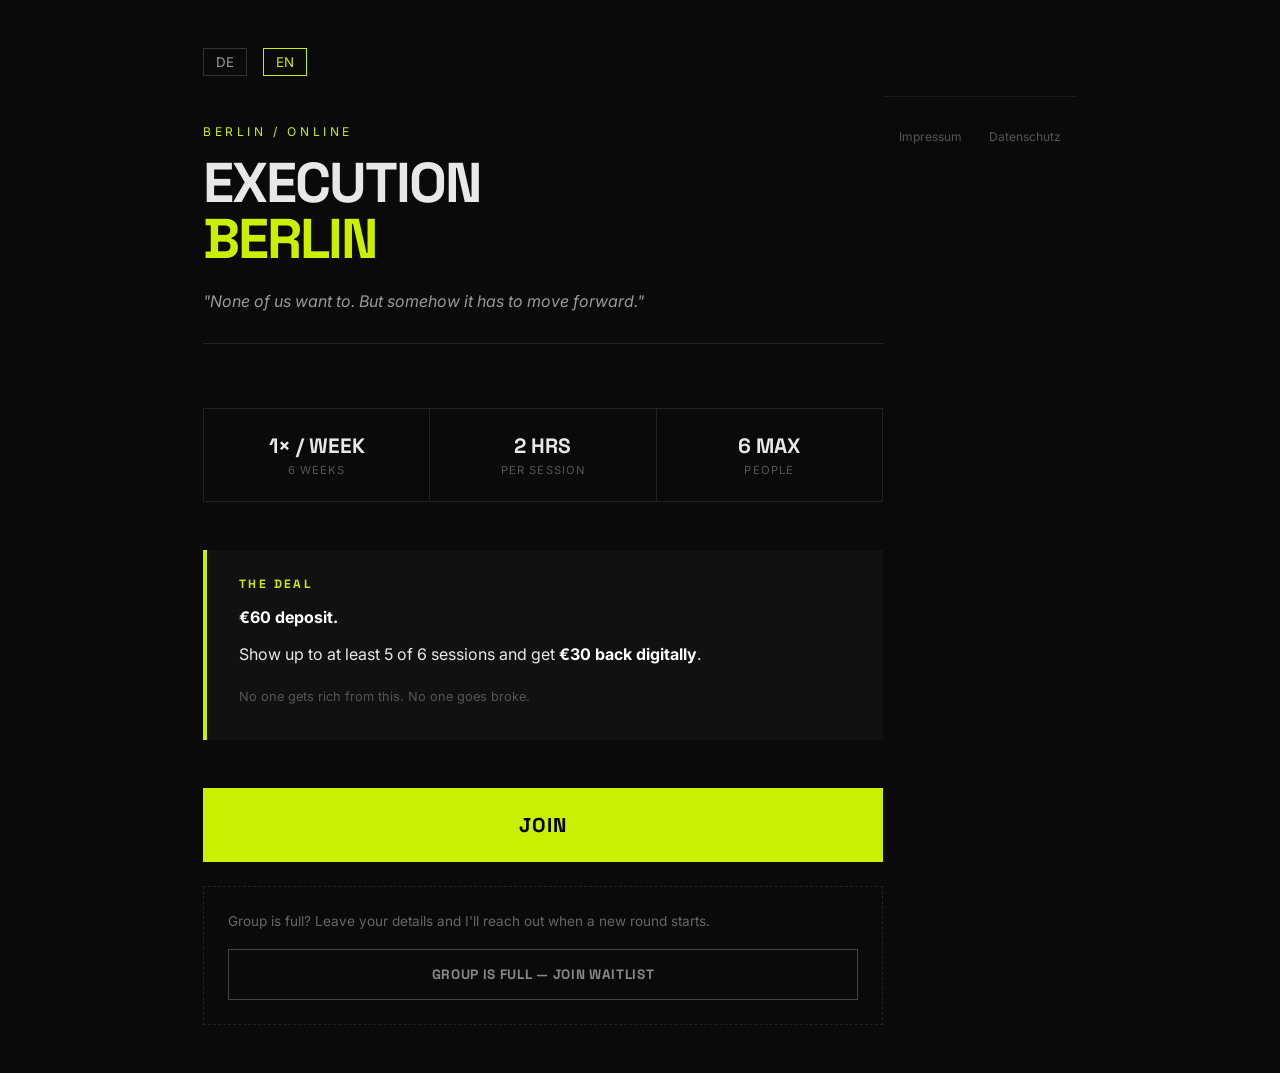
==== commit 81049b0b: "Add legal footer and prepare repo" ====
--- a/index.html
+++ b/index.html
@@ -422,5 +422,10 @@
         setLang('en');
     </script>
 
+    <footer style="text-align:center; padding:2rem 1rem; font-size:0.75rem; font-family:'Inter',sans-serif; border-top:1px solid #1a1a1a; margin-top:3rem;">
+        <a href="https://legal-bk.vercel.app#impressum" style="color:#555; text-decoration:none; margin-right:1.5rem;">Impressum</a>
+        <a href="https://legal-bk.vercel.app#datenschutz" style="color:#555; text-decoration:none;">Datenschutz</a>
+    </footer>
+
 </body>
 </html>
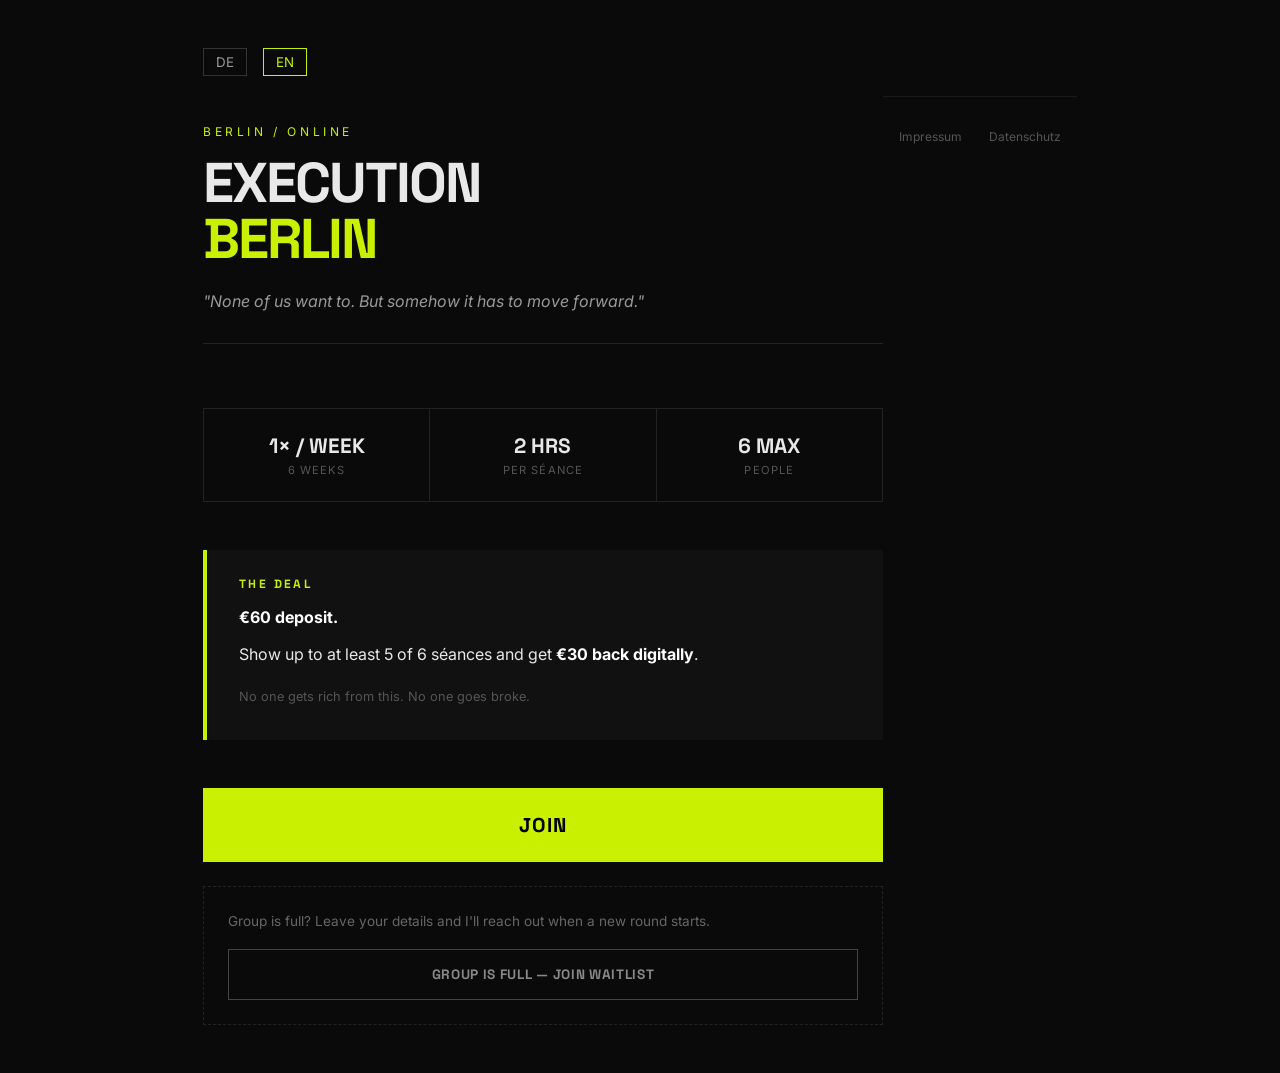
==== commit 76b6bfd5: "Rename session to seance" ====
--- a/index.html
+++ b/index.html
@@ -3,7 +3,7 @@
 <head>
     <meta charset="UTF-8">
     <meta name="viewport" content="width=device-width, initial-scale=1.0">
-    <title>EXECUTION BERLIN | Work Session Collective</title>
+    <title>EXECUTION BERLIN | Work Séance Collective</title>
     <meta name="description" content="6 weeks of focused work. Once a week. €60 in, €30 back if you show up. Berlin / Online.">
     <link rel="stylesheet" href="style.css">
     <link rel="preconnect" href="https://fonts.googleapis.com">
@@ -121,7 +121,7 @@
             </div>
             <div class="stat-item">
                 <span class="stat-value">2 HRS</span>
-                <span class="stat-label" id="label-session">Per Session</span>
+                <span class="stat-label" id="label-session">Per Séance</span>
             </div>
             <div class="stat-item">
                 <span class="stat-value">6 MAX</span>
@@ -138,7 +138,7 @@
             </div>
             <div id="deal-text-en">
                 <p><strong>€60 deposit.</strong></p>
-                <p>Show up to at least 5 of 6 sessions and get <strong>€30 back digitally</strong>.</p>
+                <p>Show up to at least 5 of 6 séances and get <strong>€30 back digitally</strong>.</p>
                 <p class="fine-print">No one gets rich from this. No one goes broke.</p>
             </div>
         </section>
@@ -247,7 +247,7 @@
         const copy = {
             en: {
                 slogan: '"None of us want to. But somehow it has to move forward."',
-                labelWeeks: '6 Weeks', labelSession: 'Per Session', labelPeople: 'People',
+                labelWeeks: '6 Weeks', labelSession: 'Per Séance', labelPeople: 'People',
                 dealLabel: 'THE DEAL', ctaBtn: 'Join',
                 waitlistText: "Group is full? Leave your details and I'll reach out when a new round starts.",
                 waitlistBtn: 'Group is Full — Join Waitlist',
@@ -270,7 +270,7 @@
                     <ul>
                         <li>Confirmed start date & weekday</li>
                         <li>Payment details (€60 deposit — Wise)</li>
-                        <li>Session login / location</li>
+                        <li>Séance login / location</li>
                     </ul>`,
                 msgFull: (name, track) => `
                     <h2>Group is full.</h2>
@@ -280,13 +280,13 @@
                     <ul>
                         <li>Confirmed start date & weekday</li>
                         <li>Payment details (€60 deposit — Wise)</li>
-                        <li>Session login / location</li>
+                        <li>Séance login / location</li>
                     </ul>`,
                 waitlistConfirm: (name) => `<h2>Noted.</h2><p>Got it, <strong>${name}</strong>. I'll reach out when the next round opens.</p>`
             },
             de: {
                 slogan: '„Wollen wir alle nicht, aber irgendwie muss es ja weitergehen."',
-                labelWeeks: '6 Wochen', labelSession: 'Pro Session', labelPeople: 'Personen',
+                labelWeeks: '6 Wochen', labelSession: 'Pro Séance', labelPeople: 'Personen',
                 dealLabel: 'DER DEAL', ctaBtn: 'Teilnehmen',
                 waitlistText: 'Gruppe voll? Lass deine Kontaktdaten da und ich melde mich wenn die nächste Runde startet.',
                 waitlistBtn: 'Gruppe voll — Warteliste',
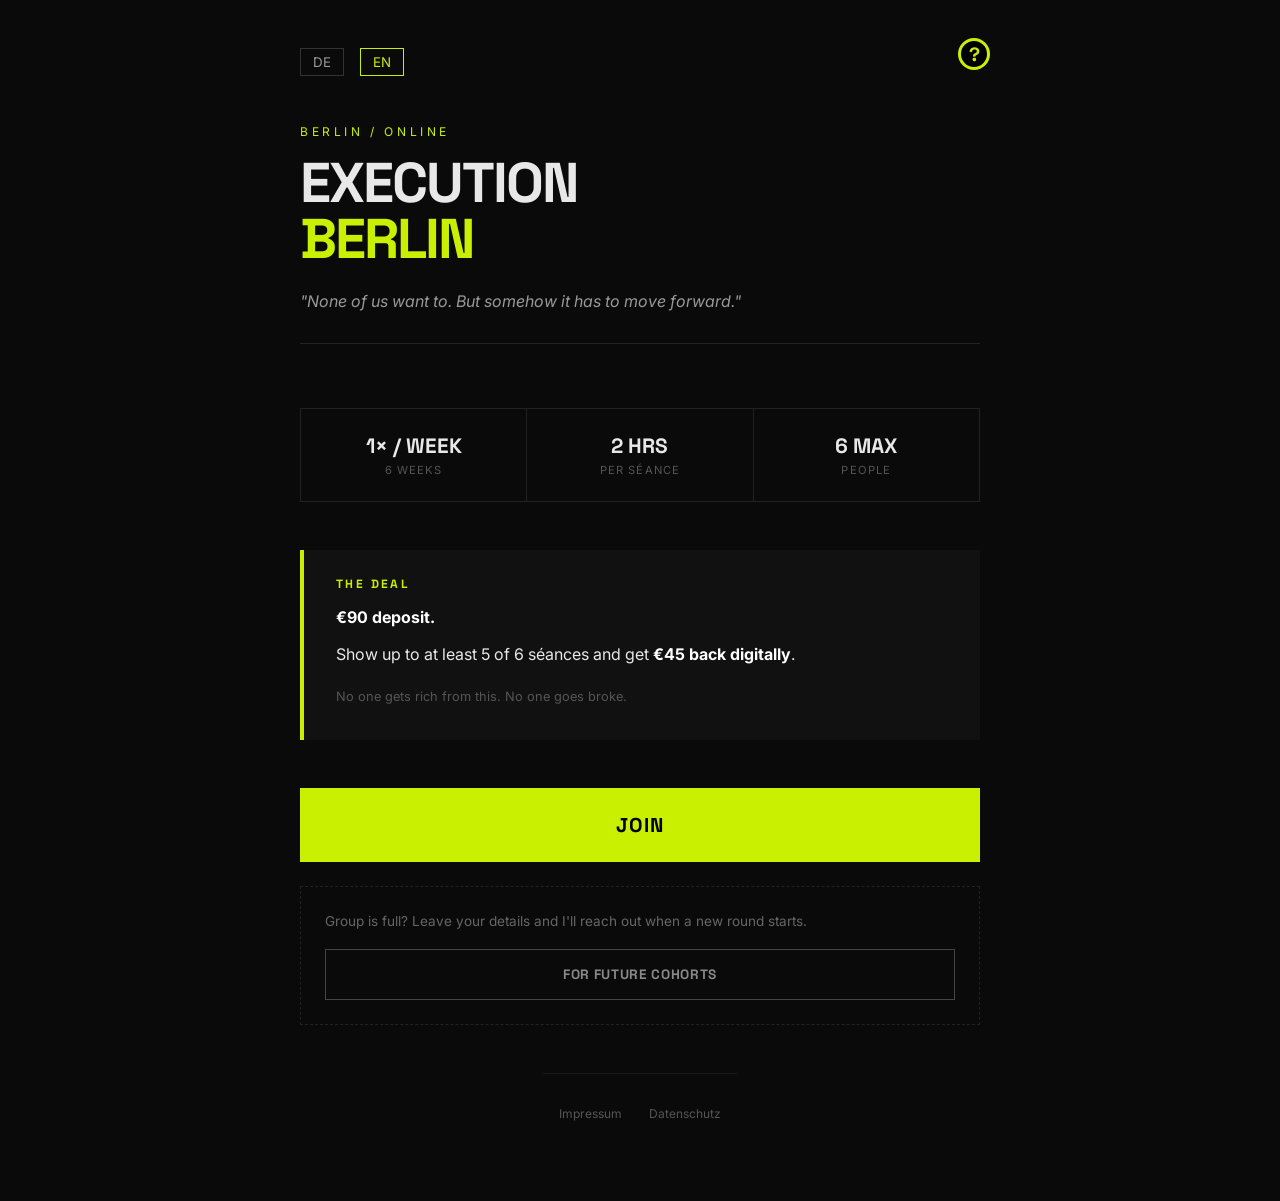
==== commit 9b417d66: "Add dynamic waitlist UX, explanation modal, and set price to 90 euros" ====
--- a/index.html
+++ b/index.html
@@ -99,12 +99,50 @@
         #confirmation strong { color: #fff; }
         #confirmation ul { margin: 0.75rem 0; padding-left: 1.5rem; color: #ccc; }
         #confirmation li { margin-bottom: 0.5rem; }
+
+        /* Info Modal & Button */
+        .info-btn {
+            position: absolute;
+            top: -10px;
+            right: -10px;
+            width: 32px;
+            height: 32px;
+            border-radius: 50%;
+            border: 3px solid #c8f000;
+            background-color: #000;
+            color: #c8f000;
+            font-family: var(--font-heading, 'Space Grotesk', sans-serif);
+            font-size: 1.2rem;
+            font-weight: 900;
+            cursor: pointer;
+            display: flex;
+            align-items: center;
+            justify-content: center;
+            transition: background-color 0.15s, color 0.15s;
+            z-index: 10;
+        }
+        .info-btn:hover {
+            background-color: #c8f000;
+            color: #000;
+        }
+        #info-overlay {
+            display: none; position: fixed;
+            top: 0; left: 0; width: 100%; height: 100%;
+            background: rgba(0,0,0,0.93); z-index: 1000;
+            justify-content: center; align-items: center; padding: 2rem;
+        }
+        #info-box {
+            background: #111; border: 1px solid #c8f000;
+            padding: 2.5rem; max-width: 480px; width: 100%;
+            position: relative; font-family: 'Inter', sans-serif;
+        }
     </style>
 </head>
 <body>
 
     <main>
         <div class="header">
+            <button class="info-btn" onclick="openInfo()">?</button>
             <div class="lang-toggle">
                 <button class="lang-btn active" id="btn-de" onclick="setLang('de')">DE</button>
                 <button class="lang-btn" id="btn-en" onclick="setLang('en')">EN</button>
@@ -132,13 +170,13 @@
         <section class="rule-block">
             <p class="rule-title" id="deal-label">THE DEAL</p>
             <div id="deal-text-de" style="display:none;">
-                <p><strong>60€ Pfand-Einsatz-Mischung.</strong></p>
-                <p>Erscheine zu mindestens 5 von 6 Terminen und du bekommst <strong>30€ digital auf die Kralle</strong> zurück.</p>
+                <p><strong>90€ Pfand-Einsatz-Mischung.</strong></p>
+                <p>Erscheine zu mindestens 5 von 6 Terminen und du bekommst <strong>45€ digital auf die Kralle</strong> zurück.</p>
                 <p class="fine-print">Wird keiner reich von, keiner arm..</p>
             </div>
             <div id="deal-text-en">
-                <p><strong>€60 deposit.</strong></p>
-                <p>Show up to at least 5 of 6 séances and get <strong>€30 back digitally</strong>.</p>
+                <p><strong>€90 deposit.</strong></p>
+                <p>Show up to at least 5 of 6 séances and get <strong>€45 back digitally</strong>.</p>
                 <p class="fine-print">No one gets rich from this. No one goes broke.</p>
             </div>
         </section>
@@ -214,6 +252,15 @@
         </div>
     </div>
 
+    <!-- INFO MODAL -->
+    <div id="info-overlay">
+        <div id="info-box">
+            <button onclick="closeInfo()" style="position:absolute;top:1rem;right:1.5rem;background:none;border:none;color:#c8f000;font-size:1.5rem;cursor:pointer;font-weight:900;">✕</button>
+            <p class="modal-title" id="info-title" style="color:#c8f000; font-size:1.1rem; border-bottom:2px solid #c8f000; padding-bottom:0.5rem; margin-bottom:1.5rem;"></p>
+            <p id="info-text" style="line-height:1.6; font-size:1rem; font-weight:500; color:#fff;"></p>
+        </div>
+    </div>
+
     <!-- WAITLIST MODAL -->
     <div id="waitlist-overlay" style="display:none; position:fixed; top:0; left:0; width:100%; height:100%; background:rgba(0,0,0,0.93); z-index:1000; justify-content:center; align-items:center; padding:2rem;">
         <div style="background:#111; border:1px solid #444; padding:2.5rem; max-width:480px; width:100%; position:relative; font-family:Inter,sans-serif;">
@@ -248,9 +295,7 @@
             en: {
                 slogan: '"None of us want to. But somehow it has to move forward."',
                 labelWeeks: '6 Weeks', labelSession: 'Per Séance', labelPeople: 'People',
-                dealLabel: 'THE DEAL', ctaBtn: 'Join',
-                waitlistText: "Group is full? Leave your details and I'll reach out when a new round starts.",
-                waitlistBtn: 'Group is Full — Join Waitlist',
+                dealLabel: 'THE DEAL',
                 step1Label: 'Which track works for you?',
                 step2Label: 'Your contact details',
                 trackATitle: 'Track A — Wednesdays, 10:00–12:00', trackASub: '6-Week Morning Sprint',
@@ -262,6 +307,14 @@
                 wlabelName: 'Name', wlabelContact: 'Email or Phone',
                 trackNames: { A: 'Track A (Wed 10–12)', B: 'Track B (Thu 14–16)', C: 'Both tracks' },
                 ordinals: ['1st', '2nd', '3rd', '4th', '5th'],
+                waitlistTextEmpty: "Group is full? Leave your details and I'll reach out when a new round starts.",
+                waitlistTextFull: "This round is fully booked. Join the waitlist and be the first to know when the next round starts.",
+                waitlistBtnEmpty: "For future cohorts",
+                waitlistBtnFull: "Join the Waitlist",
+                ctaBtnEmpty: "Join",
+                ctaBtnFull: "Full — Waitlist",
+                infoTitle: "What's this?",
+                infoText: "A focused co-working séance. Online. But we also want to experience something: We work focused on our projects for 2 hours (cameras on, mics off), but meet before and after for a short, moderated chat. No isolated grinding—just collaborative momentum. The deposit makes sure everyone actually shows up.",
                 msg: (name, track, n) => `
                     <h2>You're in.</h2>
                     <p>Hey <strong>${name}</strong> — you're the <strong>${copy.en.ordinals[n-1]} participant</strong>.</p>
@@ -269,7 +322,7 @@
                     <p style="margin-top:1rem">Once the group is full (max 6), I'll reach out with:</p>
                     <ul>
                         <li>Confirmed start date & weekday</li>
-                        <li>Payment details (€60 deposit — Wise)</li>
+                        <li>Payment details (€90 deposit — Wise)</li>
                         <li>Séance login / location</li>
                     </ul>`,
                 msgFull: (name, track) => `
@@ -279,7 +332,7 @@
                     <p style="margin-top:1rem">You'll receive shortly:</p>
                     <ul>
                         <li>Confirmed start date & weekday</li>
-                        <li>Payment details (€60 deposit — Wise)</li>
+                        <li>Payment details (€90 deposit — Wise)</li>
                         <li>Séance login / location</li>
                     </ul>`,
                 waitlistConfirm: (name) => `<h2>Noted.</h2><p>Got it, <strong>${name}</strong>. I'll reach out when the next round opens.</p>`
@@ -287,9 +340,7 @@
             de: {
                 slogan: '„Wollen wir alle nicht, aber irgendwie muss es ja weitergehen."',
                 labelWeeks: '6 Wochen', labelSession: 'Pro Séance', labelPeople: 'Personen',
-                dealLabel: 'DER DEAL', ctaBtn: 'Teilnehmen',
-                waitlistText: 'Gruppe voll? Lass deine Kontaktdaten da und ich melde mich wenn die nächste Runde startet.',
-                waitlistBtn: 'Gruppe voll — Warteliste',
+                dealLabel: 'DER DEAL',
                 step1Label: 'Welcher Termin passt dir?',
                 step2Label: 'Deine Kontaktdaten',
                 trackATitle: 'Track A — Mittwoch, 10:00–12:00', trackASub: '6-Wochen Morgensprint',
@@ -301,6 +352,14 @@
                 wlabelName: 'Name', wlabelContact: 'Email oder Telefon',
                 trackNames: { A: 'Track A (Mi 10–12)', B: 'Track B (Do 14–16)', C: 'Beide Tracks' },
                 ordinals: ['erste', 'zweite', 'dritte', 'vierte', 'fünfte'],
+                waitlistTextEmpty: "Noch freie Plätze — du hast gerade keine Zeit oder willst erst bei der nächsten Runde mitmachen? Lass deine Kontaktdaten da.",
+                waitlistTextFull: "Diese Runde ist voll besetzt. Trag dich in die Warteliste ein und erfahre als Erste/r, wenn wir die nächste Runde starten.",
+                waitlistBtnEmpty: "Für spätere Runden eintragen",
+                waitlistBtnFull: "Auf die Warteliste setzen",
+                ctaBtnEmpty: "Teilnehmen",
+                ctaBtnFull: "Ausgebucht / Warteliste",
+                infoTitle: "Was'n das?",
+                infoText: "Es ist eine fokussierte Co-Working Séance. Online. Aber wir wollen doch was erleben: Wir arbeiten 2 Stunden lang konzentriert an unseren Projekten (Kameras an, Mics aus), treffen uns aber davor und danach für einen kurzen, moderierten Austausch. Keine einsame Isolation, sondern produktives Miteinander. Der Pfand sorgt dafür, dass alle auch wirklich erscheinen.",
                 msg: (name, track, n) => `
                     <h2>Du bist dabei.</h2>
                     <p>Hey <strong>${name}</strong> — du bist die/der <strong>${copy.de.ordinals[n-1]} Teilnehmende</strong>.</p>
@@ -308,7 +367,7 @@
                     <p style="margin-top:1rem">Sobald die Gruppe voll ist (max. 6), melde ich mich mit:</p>
                     <ul>
                         <li>Startermin & Wochentag</li>
-                        <li>Bankverbindung (60€ – Wise)</li>
+                        <li>Bankverbindung (90€ – Wise)</li>
                         <li>Einwahldaten / Adresse</li>
                     </ul>`,
                 msgFull: (name, track) => `
@@ -318,7 +377,7 @@
                     <p style="margin-top:1rem">Du bekommst in Kürze:</p>
                     <ul>
                         <li>Startermin & Wochentag</li>
-                        <li>Bankverbindung (60€ – Wise)</li>
+                        <li>Bankverbindung (90€ – Wise)</li>
                         <li>Einwahldaten / Adresse</li>
                     </ul>`,
                 waitlistConfirm: (name) => `<h2>Notiert.</h2><p>Alles klar, <strong>${name}</strong>. Ich melde mich wenn eine neue Runde startet.</p>`
@@ -333,9 +392,11 @@
             document.getElementById('label-session').textContent = c.labelSession;
             document.getElementById('label-people').textContent = c.labelPeople;
             document.getElementById('deal-label').textContent = c.dealLabel;
-            document.getElementById('cta-btn').textContent = c.ctaBtn;
-            document.getElementById('waitlist-text').textContent = c.waitlistText;
-            document.getElementById('waitlist-btn').textContent = c.waitlistBtn;
+            
+            // Set popup texts
+            document.getElementById('info-title').textContent = c.infoTitle;
+            document.getElementById('info-text').textContent = c.infoText;
+
             document.getElementById('step1-label').textContent = c.step1Label;
             document.getElementById('step2-label').textContent = c.step2Label;
             document.getElementById('track-a-title').textContent = c.trackATitle;
@@ -356,6 +417,8 @@
             document.getElementById('deal-text-en').style.display = lang === 'en' ? '' : 'none';
             document.getElementById('btn-de').classList.toggle('active', lang === 'de');
             document.getElementById('btn-en').classList.toggle('active', lang === 'en');
+            
+            updateWaitlistUI();
         }
 
         function showStep(id) {
@@ -395,6 +458,7 @@
             let count = parseInt(localStorage.getItem('berlin-count') || '0');
             count++; if (count > 6) count = 1;
             localStorage.setItem('berlin-count', count);
+            updateWaitlistUI();
 
             const c = copy[currentLang];
             document.getElementById('confirmation').innerHTML = count < 6 ? c.msg(name, selectedTrack, count) : c.msgFull(name, selectedTrack);
@@ -418,6 +482,49 @@
             window.location.href = `mailto:benjamin.t.karcher@gmail.com?subject=${subject}&body=${body}`;
         }
 
+        function openInfo() {
+            document.getElementById('info-overlay').style.display = 'flex';
+        }
+        function closeInfo() {
+            document.getElementById('info-overlay').style.display = 'none';
+        }
+
+        function updateWaitlistUI() {
+            const count = parseInt(localStorage.getItem('berlin-count') || '0');
+            const ctaBtn = document.getElementById('cta-btn');
+            const infoText = document.getElementById('waitlist-text');
+            const triggerBtn = document.getElementById('waitlist-btn');
+            const c = copy[currentLang];
+
+            if (!c) return;
+
+            if (count >= 6) {
+                if (ctaBtn) {
+                    ctaBtn.textContent = c.ctaBtnFull;
+                    ctaBtn.style.backgroundColor = "#555";
+                    ctaBtn.style.border = "1px solid #555";
+                }
+                if (infoText) {
+                    infoText.textContent = c.waitlistTextFull;
+                }
+                if (triggerBtn) {
+                    triggerBtn.textContent = c.waitlistBtnFull;
+                }
+            } else {
+                if (ctaBtn) {
+                    ctaBtn.textContent = c.ctaBtnEmpty;
+                    ctaBtn.style.backgroundColor = "";
+                    ctaBtn.style.border = "";
+                }
+                if (infoText) {
+                    infoText.textContent = c.waitlistTextEmpty;
+                }
+                if (triggerBtn) {
+                    triggerBtn.textContent = c.waitlistBtnEmpty;
+                }
+            }
+        }
+
         // Init English
         setLang('en');
     </script>
--- a/style.css
+++ b/style.css
@@ -20,7 +20,8 @@
     color: var(--text-color);
     font-family: var(--font-body);
     display: flex;
-    justify-content: center;
+    flex-direction: column;
+    align-items: center;
     padding: 3rem 2rem;
     min-height: 100vh;
 }
@@ -34,6 +35,7 @@
     margin-bottom: 4rem;
     border-bottom: 1px solid #222;
     padding-bottom: 2rem;
+    position: relative;
 }
 
 .eyebrow {
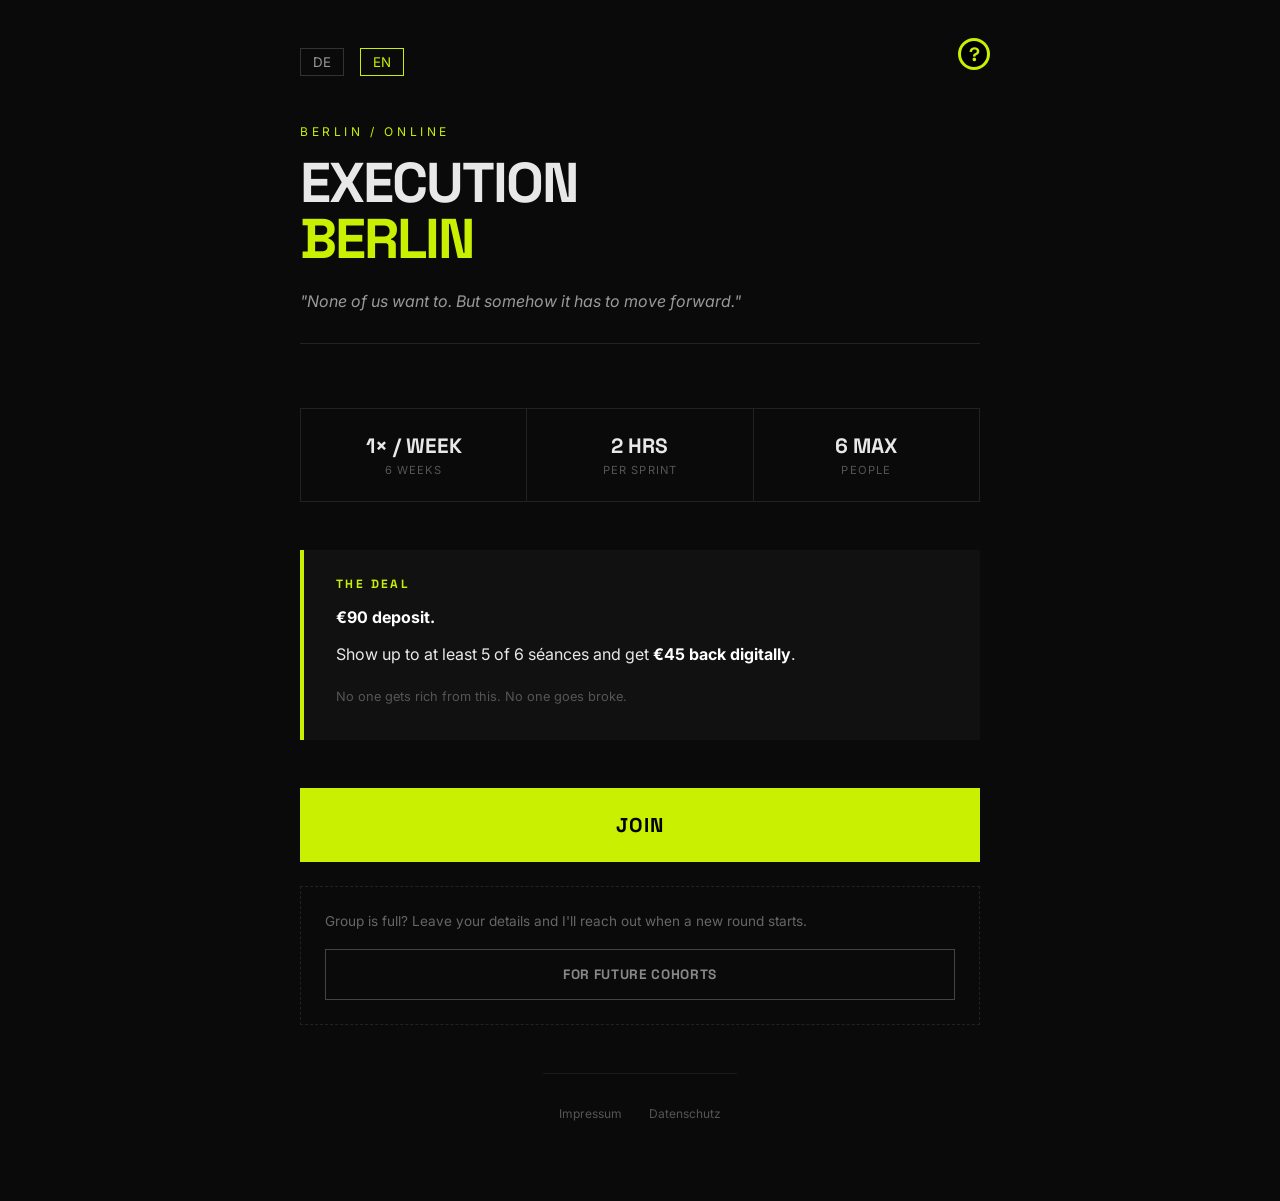
==== commit 73764b72: "Update explanation modal and rename séance to sprint under register options" ====
--- a/index.html
+++ b/index.html
@@ -294,7 +294,7 @@
         const copy = {
             en: {
                 slogan: '"None of us want to. But somehow it has to move forward."',
-                labelWeeks: '6 Weeks', labelSession: 'Per Séance', labelPeople: 'People',
+                labelWeeks: '6 Weeks', labelSession: 'Per Sprint', labelPeople: 'People',
                 dealLabel: 'THE DEAL',
                 step1Label: 'Which track works for you?',
                 step2Label: 'Your contact details',
@@ -314,7 +314,7 @@
                 ctaBtnEmpty: "Join",
                 ctaBtnFull: "Full — Waitlist",
                 infoTitle: "What's this?",
-                infoText: "A focused co-working séance. Online. But we also want to experience something: We work focused on our projects for 2 hours (cameras on, mics off), but meet before and after for a short, moderated chat. No isolated grinding—just collaborative momentum. The deposit makes sure everyone actually shows up.",
+                infoText: "It is a focused co-working séance. Online. We meet once a week for 2 hours to work on our projects. The deposit makes sure everyone actually shows up.",
                 msg: (name, track, n) => `
                     <h2>You're in.</h2>
                     <p>Hey <strong>${name}</strong> — you're the <strong>${copy.en.ordinals[n-1]} participant</strong>.</p>
@@ -323,7 +323,7 @@
                     <ul>
                         <li>Confirmed start date & weekday</li>
                         <li>Payment details (€90 deposit — Wise)</li>
-                        <li>Séance login / location</li>
+                        <li>Sprint login / location</li>
                     </ul>`,
                 msgFull: (name, track) => `
                     <h2>Group is full.</h2>
@@ -333,13 +333,13 @@
                     <ul>
                         <li>Confirmed start date & weekday</li>
                         <li>Payment details (€90 deposit — Wise)</li>
-                        <li>Séance login / location</li>
+                        <li>Sprint login / location</li>
                     </ul>`,
                 waitlistConfirm: (name) => `<h2>Noted.</h2><p>Got it, <strong>${name}</strong>. I'll reach out when the next round opens.</p>`
             },
             de: {
                 slogan: '„Wollen wir alle nicht, aber irgendwie muss es ja weitergehen."',
-                labelWeeks: '6 Wochen', labelSession: 'Pro Séance', labelPeople: 'Personen',
+                labelWeeks: '6 Wochen', labelSession: 'Pro Sprint', labelPeople: 'Personen',
                 dealLabel: 'DER DEAL',
                 step1Label: 'Welcher Termin passt dir?',
                 step2Label: 'Deine Kontaktdaten',
@@ -359,7 +359,7 @@
                 ctaBtnEmpty: "Teilnehmen",
                 ctaBtnFull: "Ausgebucht / Warteliste",
                 infoTitle: "Was'n das?",
-                infoText: "Es ist eine fokussierte Co-Working Séance. Online. Aber wir wollen doch was erleben: Wir arbeiten 2 Stunden lang konzentriert an unseren Projekten (Kameras an, Mics aus), treffen uns aber davor und danach für einen kurzen, moderierten Austausch. Keine einsame Isolation, sondern produktives Miteinander. Der Pfand sorgt dafür, dass alle auch wirklich erscheinen.",
+                infoText: "Es ist eine fokussierte Co-Working Séance. Online. Wir treffen uns einmal die Woche für 2 Stunden, um an unseren Projekten zu arbeiten. Der Pfand sorgt dafür, dass alle auch wirklich erscheinen.",
                 msg: (name, track, n) => `
                     <h2>Du bist dabei.</h2>
                     <p>Hey <strong>${name}</strong> — du bist die/der <strong>${copy.de.ordinals[n-1]} Teilnehmende</strong>.</p>
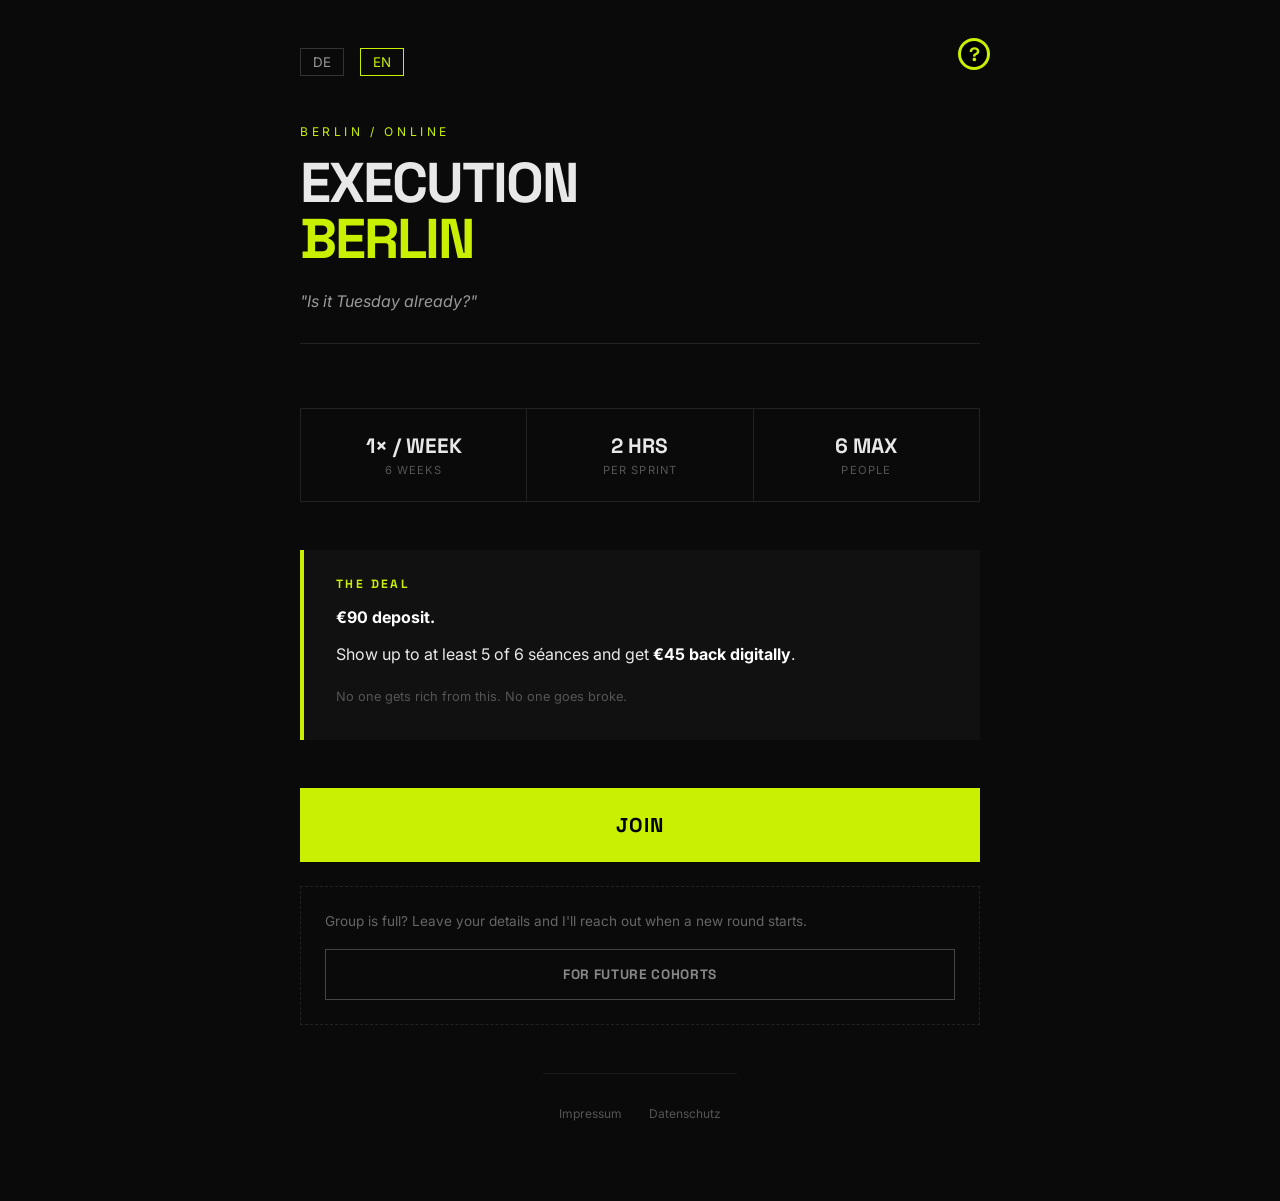
==== commit 8a220e4c: "Create poster generator under /poster and update slogan to 'Is it Tuesday already?'" ====
--- a/index.html
+++ b/index.html
@@ -149,7 +149,7 @@
             </div>
             <p class="eyebrow">Berlin / Online</p>
             <h1 class="title">EXECUTION<br><em>BERLIN</em></h1>
-            <p class="slogan" id="slogan">"None of us want to. But somehow it has to move forward."</p>
+            <p class="slogan" id="slogan">"Is it Tuesday already?"</p>
         </div>
 
         <section class="stats">
@@ -293,7 +293,7 @@
 
         const copy = {
             en: {
-                slogan: '"None of us want to. But somehow it has to move forward."',
+                slogan: '"Is it Tuesday already?"',
                 labelWeeks: '6 Weeks', labelSession: 'Per Sprint', labelPeople: 'People',
                 dealLabel: 'THE DEAL',
                 step1Label: 'Which track works for you?',
@@ -338,7 +338,7 @@
                 waitlistConfirm: (name) => `<h2>Noted.</h2><p>Got it, <strong>${name}</strong>. I'll reach out when the next round opens.</p>`
             },
             de: {
-                slogan: '„Wollen wir alle nicht, aber irgendwie muss es ja weitergehen."',
+                slogan: '„Ist denn heute schon Dienstag?“',
                 labelWeeks: '6 Wochen', labelSession: 'Pro Sprint', labelPeople: 'Personen',
                 dealLabel: 'DER DEAL',
                 step1Label: 'Welcher Termin passt dir?',
